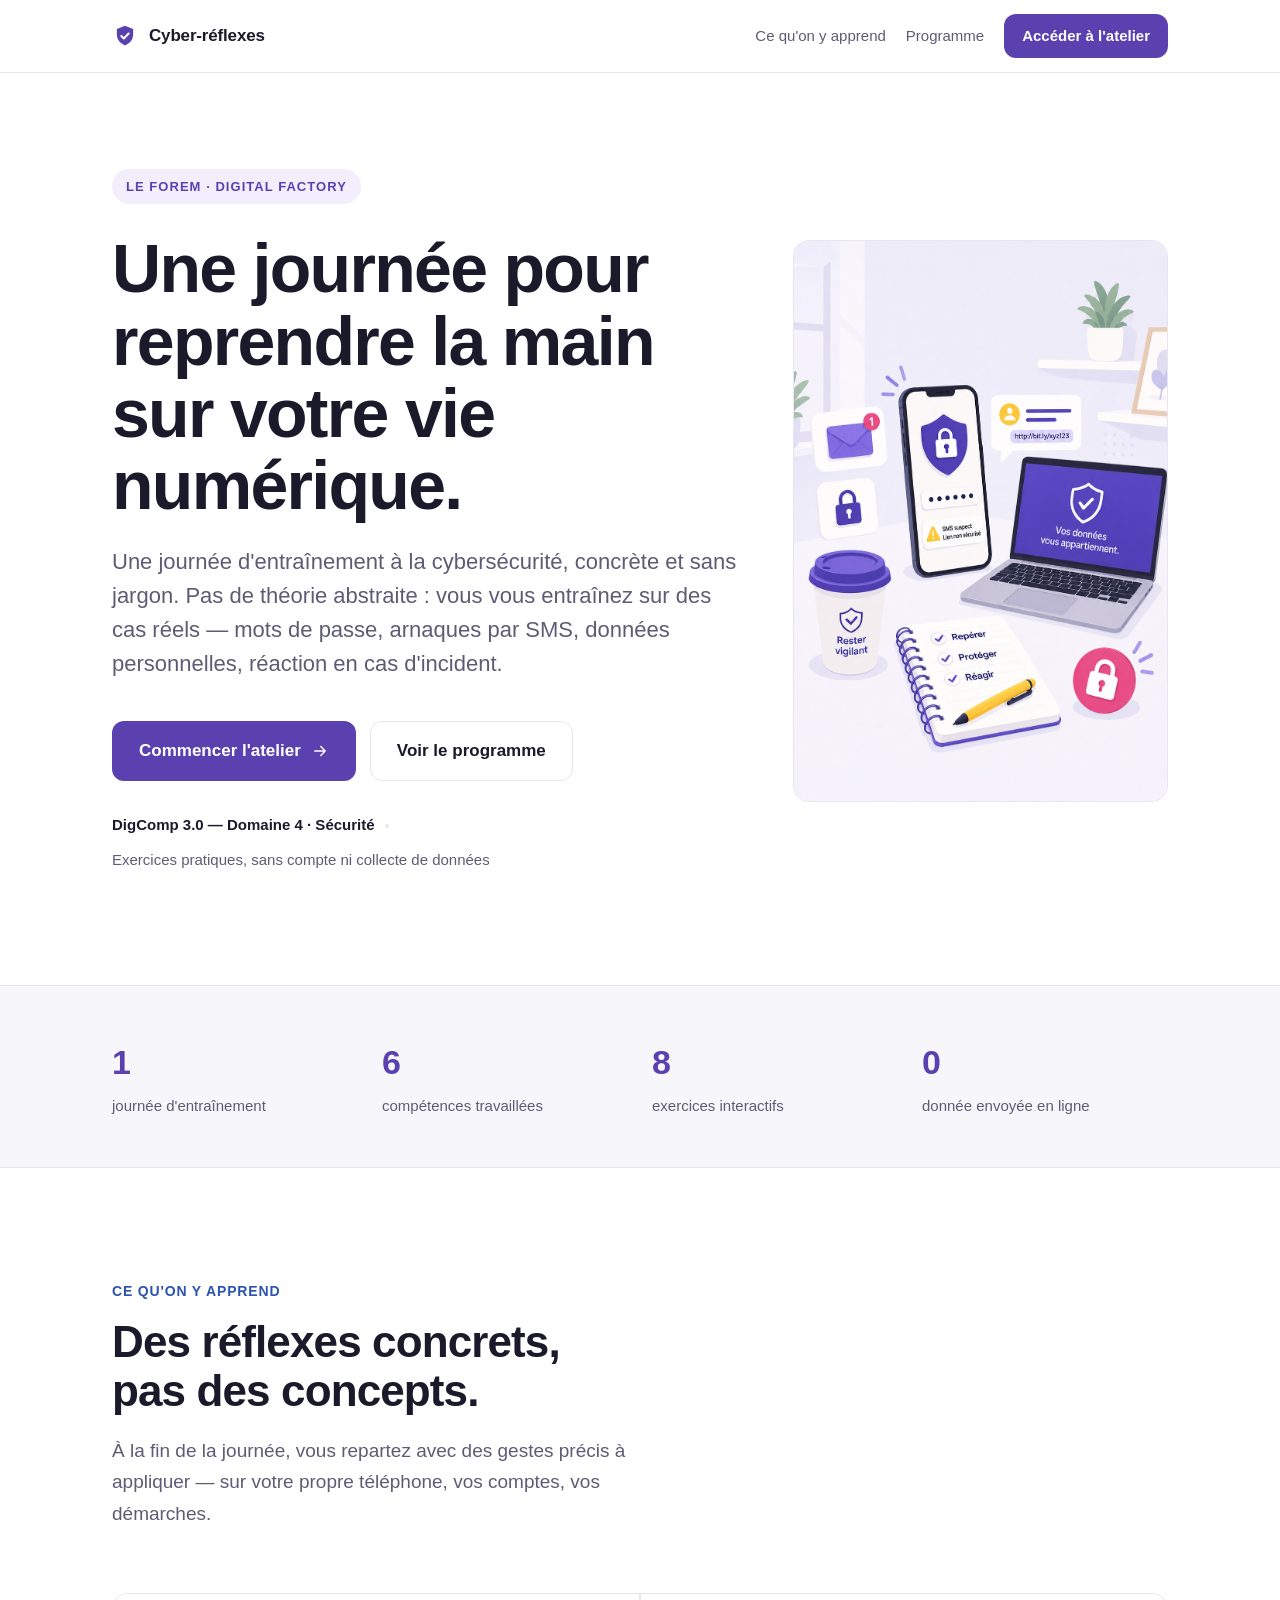
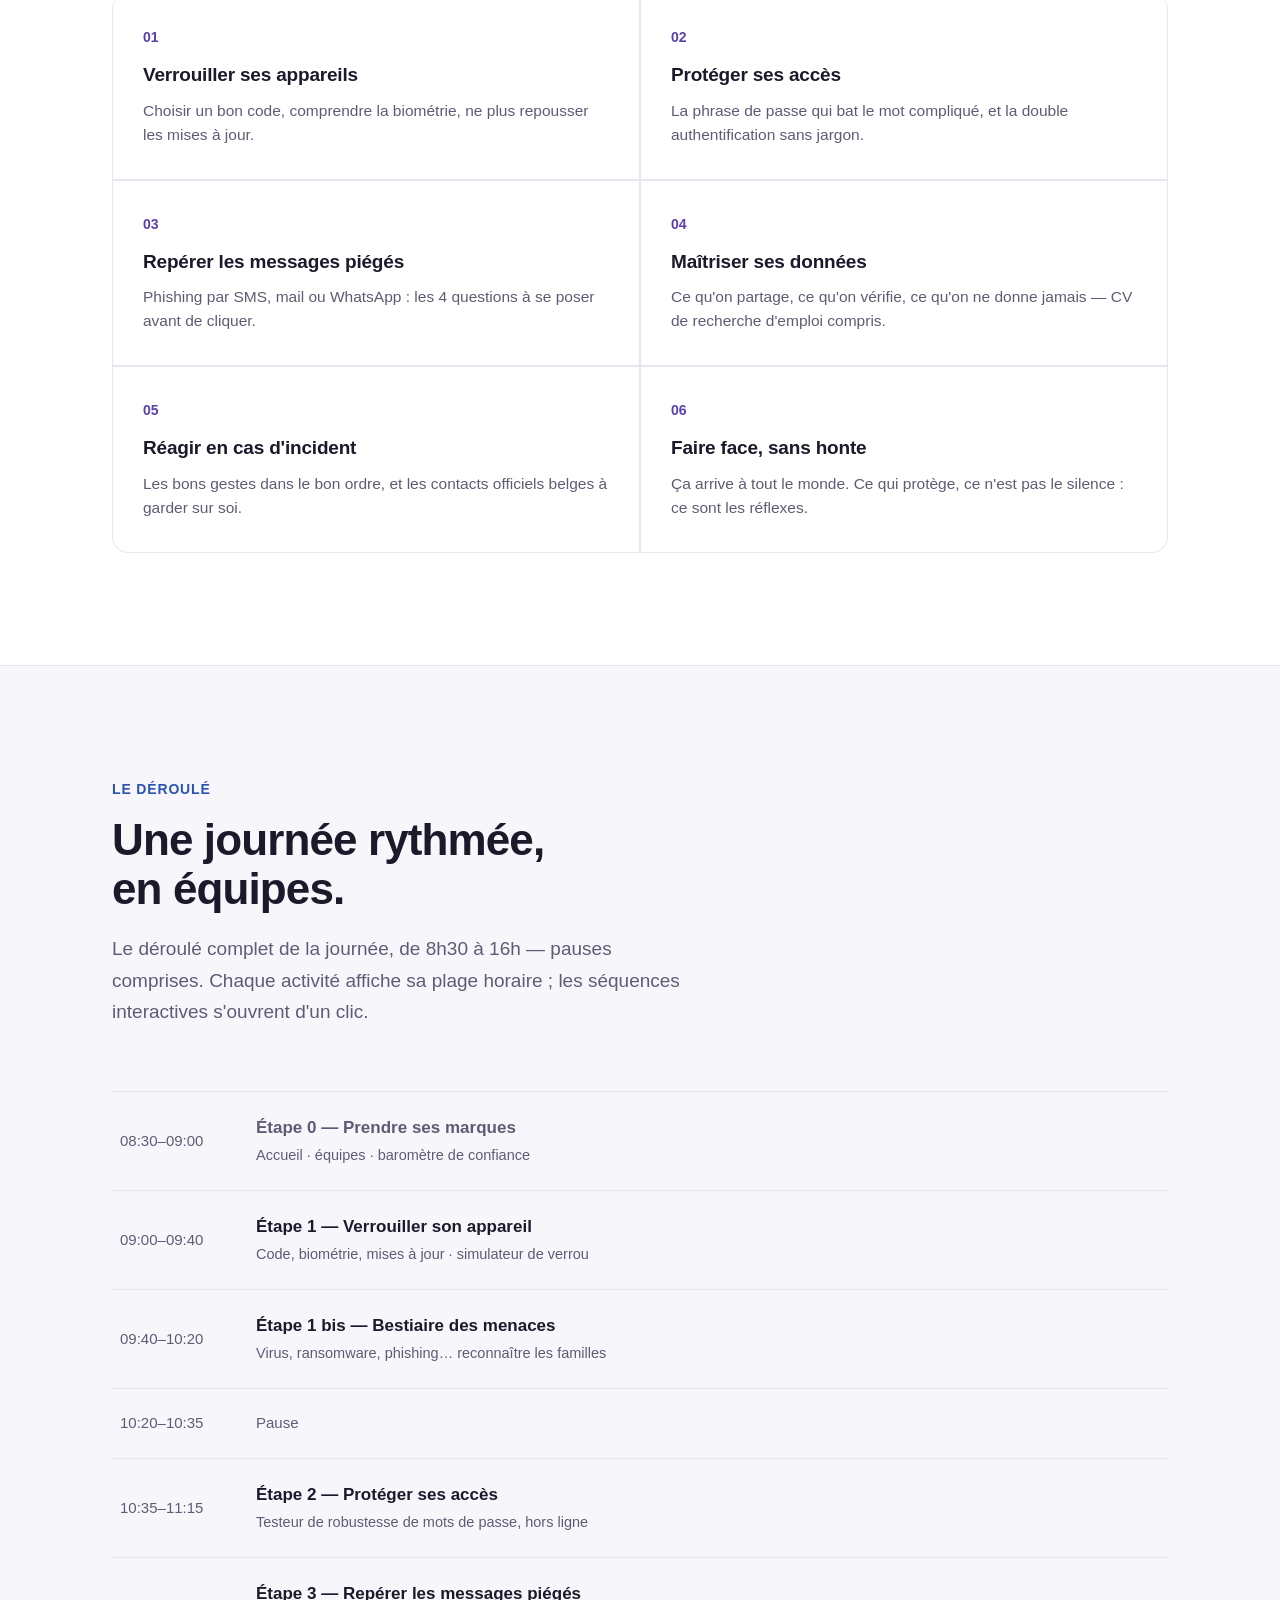
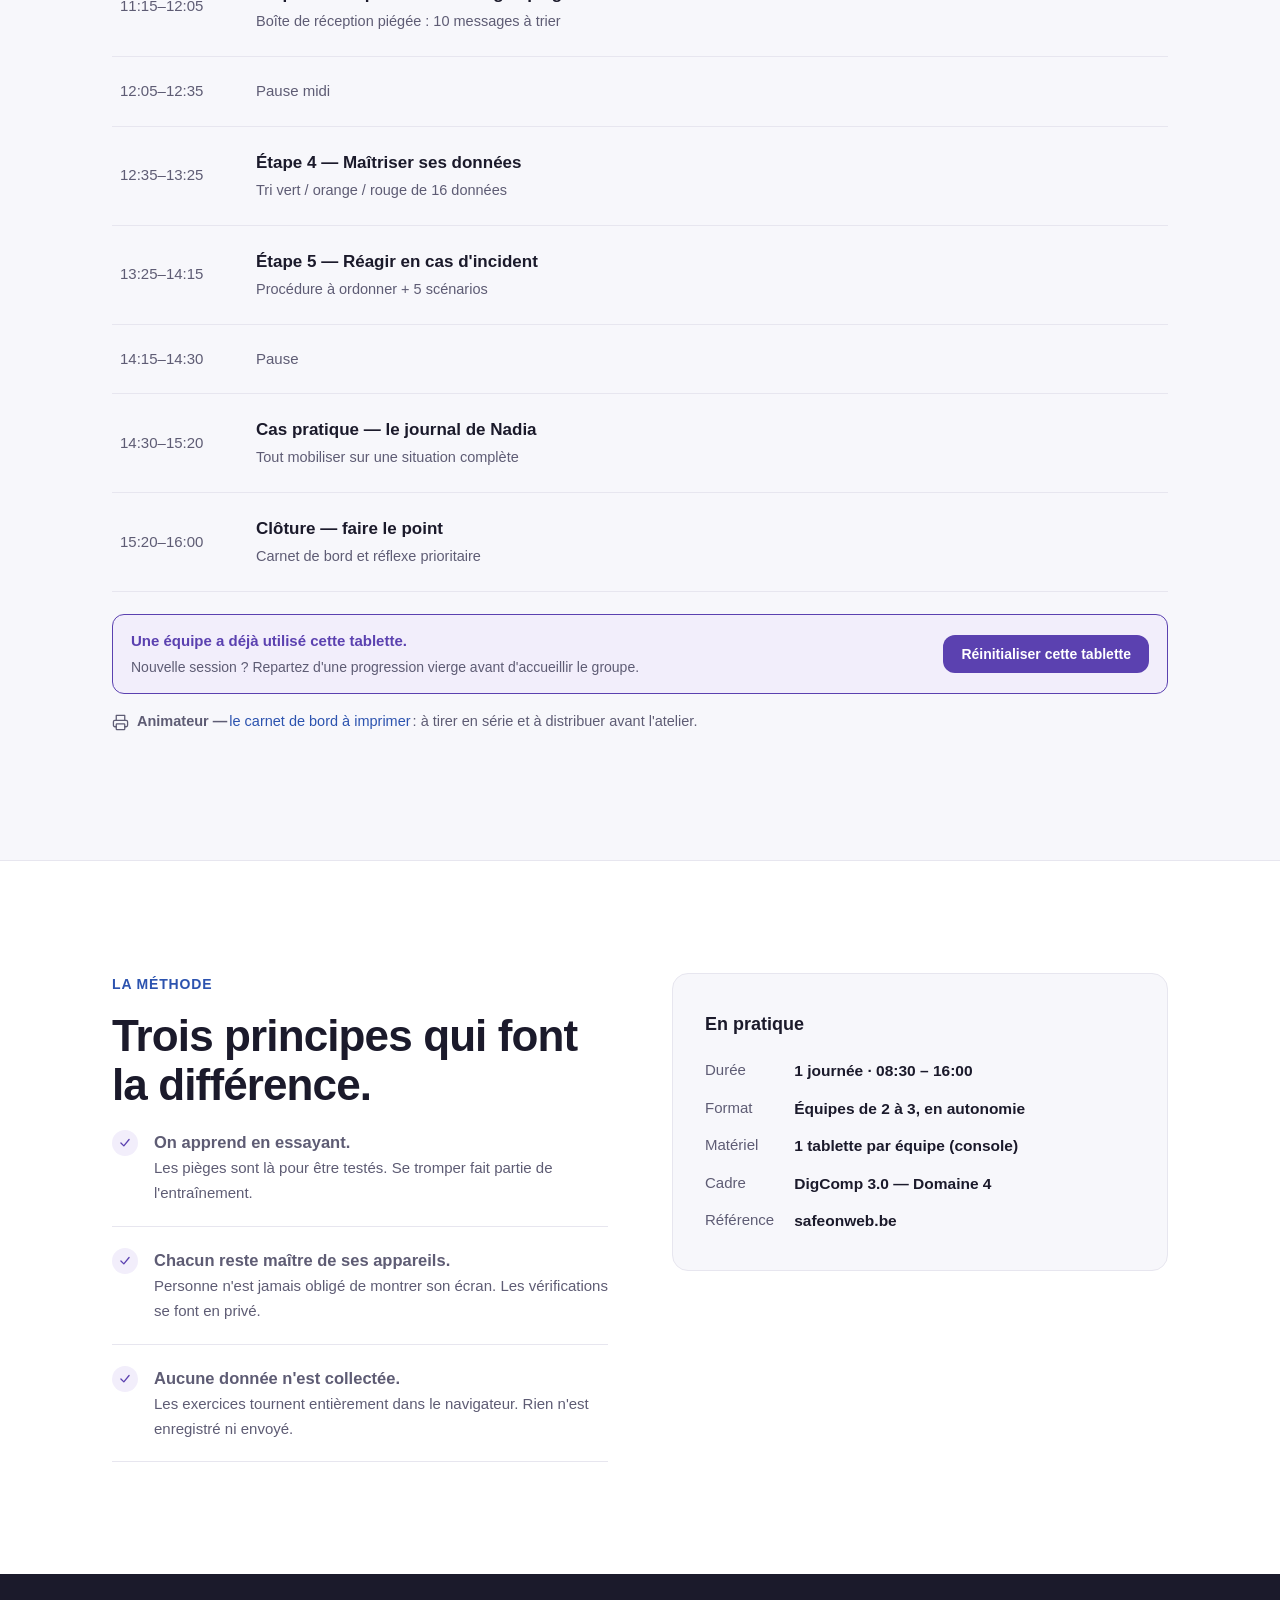
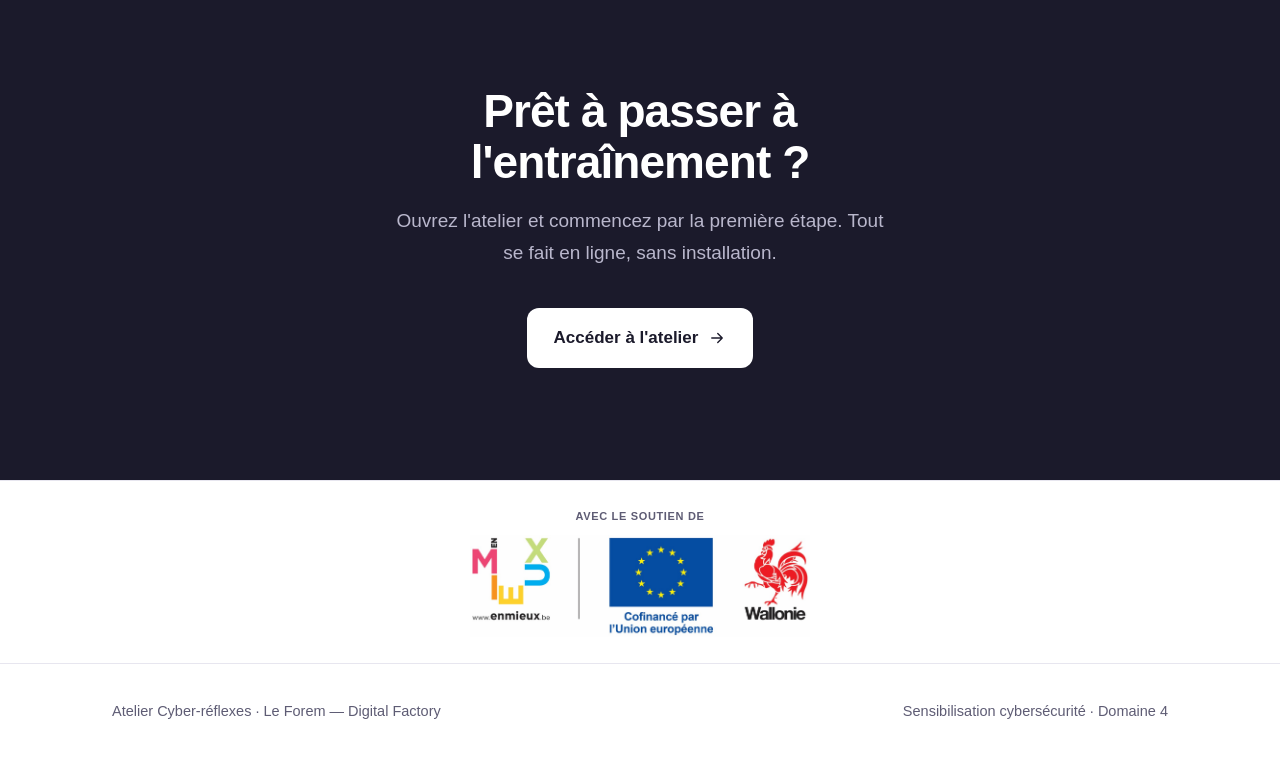
==== index.html @ 73729f97 "Logos : réduire et repositionner (couverture PDF + pied du site) - Couverture PDF : logo Digital Fac" ====
<!DOCTYPE html>
<html lang="fr">
<head>
<meta charset="UTF-8">
<meta name="viewport" content="width=device-width, initial-scale=1.0">
<title>Atelier Cyber-réflexes — Une journée pour protéger sa vie numérique</title>
<meta name="description" content="Atelier Cyber-réflexes — une journée d'entraînement à la cybersécurité : mots de passe, phishing, données personnelles, réflexes en cas d'incident.">
<style>
:root{
  --ink:#1B1A2B;
  --muted:#5E5C74;
  --line:#E7E6EF;
  --paper:#FFFFFF;
  --wash:#F7F7FB;
  --mauve:#5B41B0;
  --mauve-2:#7C5CD6;
  --blue:#2C53AF;
  --mauve-tint:#F2EEFB;
  --blue-tint:#EAF0FB;
  --space-section:112px;
  --space-group:64px;
  --r-md:12px;
  --r-lg:16px;
  --r-full:999px;
}
*{box-sizing:border-box; -webkit-tap-highlight-color:transparent}
html{scroll-behavior:smooth}
body{
  margin:0; background:var(--paper); color:var(--ink);
  font:17px/1.65 -apple-system,BlinkMacSystemFont,"Segoe UI",Roboto,"Helvetica Neue",Arial,sans-serif;
  -webkit-font-smoothing:antialiased;
}
.wrap{max-width:1120px; margin:0 auto; padding:0 32px}
a{color:var(--blue); text-decoration:none}

/* ---------- Nav ---------- */
.nav{border-bottom:1px solid var(--line)}
.nav .wrap{display:flex; align-items:center; gap:20px; height:72px}
.brand{display:flex; align-items:center; gap:11px; font-weight:700; color:var(--ink); font-size:17px; letter-spacing:-.01em; white-space:nowrap}
.brand svg{display:block}
.nav .spacer{flex:1}
.nav .lien{color:var(--muted); font-weight:500; font-size:15px}
.nav .lien:hover{color:var(--ink)}
.nav .cta{
  background:var(--mauve); color:#fff; font-weight:600; font-size:15px;
  padding:10px 18px; border-radius:var(--r-md);
}
.nav .cta:hover{background:#4B349A}
@media (max-width:680px){
  .nav .lien{display:none}
  .nav .wrap{height:64px; gap:12px}
  .nav .cta{padding:9px 15px; font-size:14px}
}

/* ---------- Boutons ---------- */
.btn{
  display:inline-flex; align-items:center; gap:10px; cursor:pointer;
  font-weight:600; font-size:17px; padding:15px 26px; border-radius:var(--r-md);
  border:1.5px solid transparent; transition:background .18s, border-color .18s, color .18s;
}
.btn-primary{background:var(--mauve); color:#fff}
.btn-primary:hover{background:#4B349A}
.btn-ghost{background:transparent; color:var(--ink); border-color:var(--line)}
.btn-ghost:hover{border-color:var(--muted)}
.btn svg{flex:none}

/* ---------- Hero ---------- */
.hero{padding:96px 0 var(--space-section)}
.hero .wrap{display:grid; grid-template-columns:1.25fr .75fr; gap:56px; align-items:center}
.hero-copy{min-width:0}
@media (max-width:900px){
  .hero .wrap{grid-template-columns:1fr; gap:44px}
  .hero{padding:72px 0 var(--space-section)}
}
/* Emplacement image réservé */
.hero-media{position:relative; margin:0; aspect-ratio:2/3; border-radius:var(--r-lg); overflow:hidden; background:var(--wash); border:1px solid var(--line)}
.hero-media .ph{position:absolute; inset:0; display:flex; flex-direction:column; align-items:center; justify-content:center; gap:10px; text-align:center; padding:24px; color:var(--muted)}
.hero-media .ph svg{color:#B7B4CC}
.hero-media .ph b{font-size:15px; font-weight:600; color:#8B889F}
.hero-media .ph small{font-size:13px; color:#A6A3B8}
.hero-media img{position:absolute; inset:0; width:100%; height:100%; object-fit:cover; display:block}
.eyebrow{
  display:inline-block; font-size:13px; font-weight:700; letter-spacing:.08em; text-transform:uppercase;
  color:var(--mauve); background:var(--mauve-tint); padding:7px 14px; border-radius:var(--r-full); margin-bottom:28px;
}
.hero h1{
  font-size:clamp(38px,6vw,68px); line-height:1.06; letter-spacing:-.025em; font-weight:800;
  margin:0 0 24px; max-width:15ch;
}
.hero .lead{
  font-size:clamp(18px,2.2vw,22px); line-height:1.55; color:var(--muted);
  max-width:52ch; margin:0 0 40px;
}
.hero-actions{display:flex; gap:14px; flex-wrap:wrap; align-items:center}
.hero .trust{margin-top:32px; color:var(--muted); font-size:15px; display:flex; gap:10px; align-items:center; flex-wrap:wrap}
.hero .trust b{color:var(--ink); font-weight:600}
.dot{width:4px; height:4px; border-radius:50%; background:var(--line)}
.df-logo{height:30px; width:auto; display:block; margin-bottom:24px}
.final .df-logo-blanc{height:26px; width:auto; display:block; margin:36px auto 0; opacity:.9}

/* ---------- Bande chiffres ---------- */
.stats{border-top:1px solid var(--line); border-bottom:1px solid var(--line); background:var(--wash)}
.stats .wrap{display:grid; grid-template-columns:repeat(4,1fr); gap:24px; padding:48px 32px}
.stat .n{font-size:34px; font-weight:800; letter-spacing:-.02em; color:var(--mauve)}
.stat .l{color:var(--muted); font-size:15px; margin-top:4px}
@media (max-width:680px){ .stats .wrap{grid-template-columns:repeat(2,1fr); gap:32px 24px} }

/* ---------- Sections ---------- */
section.bloc{padding:var(--space-section) 0}
.kicker{font-size:14px; font-weight:700; letter-spacing:.06em; text-transform:uppercase; color:var(--blue); margin:0 0 14px}
.bloc h2{font-size:clamp(28px,3.6vw,44px); line-height:1.12; letter-spacing:-.02em; font-weight:800; margin:0 0 20px; max-width:20ch}
.bloc .intro{font-size:19px; color:var(--muted); max-width:56ch; margin:0}

/* Acquis : liste aérée, non uniforme */
.acquis{margin-top:var(--space-group); display:grid; grid-template-columns:1fr 1fr; gap:2px; background:var(--line); border:1px solid var(--line); border-radius:var(--r-lg); overflow:hidden}
.acquis .item{background:var(--paper); padding:32px 30px}
.acquis .item .num{font-size:14px; font-weight:700; color:var(--mauve); font-variant-numeric:tabular-nums}
.acquis .item h3{font-size:19px; font-weight:700; margin:10px 0 8px; letter-spacing:-.01em}
.acquis .item p{margin:0; color:var(--muted); font-size:15.5px; line-height:1.55}
@media (max-width:680px){ .acquis{grid-template-columns:1fr} }

/* Programme */
.prog{margin-top:var(--space-group); border-top:1px solid var(--line)}
.prog a, .prog .row{
  display:grid; grid-template-columns:112px 1fr auto; gap:24px; align-items:center;
  padding:22px 8px; border-bottom:1px solid var(--line); color:var(--ink);
}
.prog a:hover{background:var(--wash)}
.prog .h{font-variant-numeric:tabular-nums; color:var(--muted); font-size:15px; font-weight:500}
.prog .t{font-weight:600; font-size:17px}
.prog .t small{display:block; color:var(--muted); font-weight:400; font-size:14.5px; margin-top:2px}
.prog .go{color:var(--mauve); font-size:14px; font-weight:600; opacity:0; transition:opacity .18s}
.prog a:hover .go{opacity:1}
.prog a.fait .go{opacity:1; color:#1a8f5a; font-weight:700}
.prog-reset{display:flex; align-items:center; justify-content:space-between; gap:16px; margin-top:22px;
  background:var(--mauve-tint); border:1px solid var(--mauve); border-radius:var(--r-md); padding:14px 18px}
.prog-reset .pr-txt{display:flex; flex-direction:column; gap:2px; font-size:14px; color:var(--muted)}
.prog-reset .pr-txt b{color:var(--mauve); font-size:15px}
.prog-reset button{flex:none; background:var(--mauve); border:none; color:#fff; font-weight:700; font-size:14px;
  padding:11px 18px; border-radius:var(--r-md); cursor:pointer}
.prog-reset button:hover{opacity:.9}
@media (max-width:680px){ .prog-reset{flex-direction:column; align-items:flex-start; gap:12px} }
.prog .row{color:var(--muted)}
.prog .row.pause .t{font-weight:500; font-size:15px; color:var(--muted)}
.prog .row .go{display:none}
@media (max-width:680px){
  .prog a, .prog .row{grid-template-columns:92px 1fr; gap:14px}
  .prog .h{font-size:13px}
  .prog .go{display:none}
}

/* Public / bloc deux colonnes */
.split{display:grid; grid-template-columns:1fr 1fr; gap:var(--space-group); align-items:start}
@media (max-width:820px){ .split{grid-template-columns:1fr; gap:48px} }
.piliers{list-style:none; margin:0; padding:0}
.piliers li{padding:20px 0; border-bottom:1px solid var(--line); display:flex; gap:16px}
.piliers li:first-child{padding-top:0}
.piliers .chk{flex:none; width:26px; height:26px; border-radius:var(--r-full); background:var(--mauve-tint); color:var(--mauve); display:flex; align-items:center; justify-content:center; margin-top:1px}
.piliers b{display:block; font-size:16.5px}
.piliers span{color:var(--muted); font-size:15px}
.aside{background:var(--wash); border:1px solid var(--line); border-radius:var(--r-lg); padding:36px 32px}
.aside h3{margin:0 0 18px; font-size:18px}
.aside dl{margin:0; display:grid; grid-template-columns:auto 1fr; gap:12px 20px}
.aside dt{color:var(--muted); font-size:15px}
.aside dd{margin:0; font-weight:600; font-size:15.5px}

/* CTA final */
.final{background:var(--ink); color:#fff}
.final .wrap{padding:var(--space-section) 32px; text-align:center}
.final h2{font-size:clamp(28px,4vw,46px); line-height:1.1; letter-spacing:-.02em; font-weight:800; margin:0 auto 18px; max-width:18ch}
.final p{color:#B9B7CC; font-size:19px; max-width:48ch; margin:0 auto 40px}
.final .btn-primary{background:#fff; color:var(--ink)}
.final .btn-primary:hover{background:#EDECF5}

/* Footer */
footer.site{border-top:1px solid var(--line); color:var(--muted); font-size:14.5px}
footer.site .wrap{display:flex; justify-content:space-between; gap:16px; flex-wrap:wrap; padding:36px 32px}
.subsides{background:#fff; border-top:1px solid var(--line)}
.subsides .wrap{display:flex; flex-direction:column; align-items:center; gap:10px; padding:26px 32px}
.subsides .mention{font-size:11px; color:var(--muted); letter-spacing:.06em; text-transform:uppercase; font-weight:600}
.subsides img{width:100%; max-width:340px; height:auto}

@media (max-width:680px){
  .wrap{padding:0 22px}
  .hero{padding:64px 0 80px}
  section.bloc{padding:80px 0}
  :root{--space-section:80px; --space-group:44px}
}
</style>
</head>
<body>

<nav class="nav">
  <div class="wrap">
    <a class="brand" href="index.html" aria-label="Atelier Cyber-réflexes">
      <svg width="26" height="26" viewBox="0 0 24 24" fill="none" aria-hidden="true">
        <path d="M12 2.5 4.5 5.5v5.2c0 4.6 3.1 8.4 7.5 10 4.4-1.6 7.5-5.4 7.5-10V5.5L12 2.5Z" fill="#5B41B0"/>
        <path d="m8.6 12 2.3 2.3 4.5-4.6" stroke="#fff" stroke-width="1.8" stroke-linecap="round" stroke-linejoin="round"/>
      </svg>
      Cyber-réflexes
    </a>
    <span class="spacer"></span>
    <a class="lien" href="#acquis">Ce qu'on y apprend</a>
    <a class="lien" href="#programme">Programme</a>
    <a class="cta" href="etape1.html">Accéder à l'atelier</a>
  </div>
</nav>

<header class="hero">
  <div class="wrap">
    <div class="hero-copy">
    <img class="df-logo" src="assets/logo-digital-factory.png" alt="Digital Factory — Le Forem"
      onerror="this.style.display='none';document.getElementById('eyebrowTxt').style.display='inline-block'">
    <span class="eyebrow" id="eyebrowTxt" style="display:none">Le Forem · Digital Factory</span>
    <h1>Une journée pour reprendre la main sur votre vie numérique.</h1>
    <p class="lead">Une journée d'entraînement à la cybersécurité, concrète et sans jargon.
      Pas de théorie abstraite : vous vous entraînez sur des cas réels — mots de passe, arnaques par SMS,
      données personnelles, réaction en cas d'incident.</p>
    <div class="hero-actions">
      <a class="btn btn-primary" href="etape1.html">
        Commencer l'atelier
        <svg width="18" height="18" viewBox="0 0 24 24" fill="none" aria-hidden="true"><path d="M5 12h14m-6-6 6 6-6 6" stroke="currentColor" stroke-width="1.8" stroke-linecap="round" stroke-linejoin="round"/></svg>
      </a>
      <a class="btn btn-ghost" href="#programme">Voir le programme</a>
    </div>
    <div class="trust">
      <b>DigComp 3.0 — Domaine 4 · Sécurité</b>
      <span class="dot"></span>
      <span>Exercices pratiques, sans compte ni collecte de données</span>
    </div>
    </div>

    <figure class="hero-media">
      <div class="ph">
        <svg width="40" height="40" viewBox="0 0 24 24" fill="none" aria-hidden="true">
          <rect x="3" y="4" width="18" height="16" rx="2" stroke="currentColor" stroke-width="1.5"/>
          <circle cx="8.5" cy="9.5" r="1.6" stroke="currentColor" stroke-width="1.5"/>
          <path d="m4 17 4.5-4.5 3.5 3.5 3-3L20 16.5" stroke="currentColor" stroke-width="1.5" stroke-linecap="round" stroke-linejoin="round"/>
        </svg>
        <b>Visuel à venir</b>
        <small>Déposez une image dans <code>assets/hero.jpg</code></small>
      </div>
      <img src="assets/hero.jpg" alt="Illustration : smartphone et ordinateur affichant un bouclier de sécurité, SMS suspect, et un carnet « Repérer · Protéger · Réagir »" loading="eager" onerror="this.remove()">
    </figure>
  </div>
</header>

<div class="stats">
  <div class="wrap">
    <div class="stat"><div class="n">1</div><div class="l">journée d'entraînement</div></div>
    <div class="stat"><div class="n">6</div><div class="l">compétences travaillées</div></div>
    <div class="stat"><div class="n">8</div><div class="l">exercices interactifs</div></div>
    <div class="stat"><div class="n">0</div><div class="l">donnée envoyée en ligne</div></div>
  </div>
</div>

<section class="bloc" id="acquis">
  <div class="wrap">
    <p class="kicker">Ce qu'on y apprend</p>
    <h2>Des réflexes concrets, pas des concepts.</h2>
    <p class="intro">À la fin de la journée, vous repartez avec des gestes précis
      à appliquer — sur votre propre téléphone, vos comptes, vos démarches.</p>

    <div class="acquis">
      <div class="item">
        <div class="num">01</div>
        <h3>Verrouiller ses appareils</h3>
        <p>Choisir un bon code, comprendre la biométrie, ne plus repousser les mises à jour.</p>
      </div>
      <div class="item">
        <div class="num">02</div>
        <h3>Protéger ses accès</h3>
        <p>La phrase de passe qui bat le mot compliqué, et la double authentification sans jargon.</p>
      </div>
      <div class="item">
        <div class="num">03</div>
        <h3>Repérer les messages piégés</h3>
        <p>Phishing par SMS, mail ou WhatsApp : les 4 questions à se poser avant de cliquer.</p>
      </div>
      <div class="item">
        <div class="num">04</div>
        <h3>Maîtriser ses données</h3>
        <p>Ce qu'on partage, ce qu'on vérifie, ce qu'on ne donne jamais — CV de recherche d'emploi compris.</p>
      </div>
      <div class="item">
        <div class="num">05</div>
        <h3>Réagir en cas d'incident</h3>
        <p>Les bons gestes dans le bon ordre, et les contacts officiels belges à garder sur soi.</p>
      </div>
      <div class="item">
        <div class="num">06</div>
        <h3>Faire face, sans honte</h3>
        <p>Ça arrive à tout le monde. Ce qui protège, ce n'est pas le silence : ce sont les réflexes.</p>
      </div>
    </div>
  </div>
</section>

<section class="bloc" id="programme" style="background:var(--wash); border-top:1px solid var(--line); border-bottom:1px solid var(--line)">
  <div class="wrap">
    <p class="kicker">Le déroulé</p>
    <h2>Une journée rythmée, en équipes.</h2>
    <p class="intro">Le déroulé complet de la journée, de 8h30 à 16h — pauses comprises.
      Chaque activité affiche sa plage horaire ; les séquences interactives s'ouvrent d'un clic.</p>

    <div class="prog">
      <div class="row"><span class="h">08:30–09:00</span><span class="t">Étape 0 — Prendre ses marques<small>Accueil · équipes · baromètre de confiance</small></span><span class="go"></span></div>
      <a href="etape1.html" data-cle="etape1"><span class="h">09:00–09:40</span><span class="t">Étape 1 — Verrouiller son appareil<small>Code, biométrie, mises à jour · simulateur de verrou</small></span><span class="go">Ouvrir →</span></a>
      <a href="bestiaire.html" data-cle="bestiaire"><span class="h">09:40–10:20</span><span class="t">Étape 1 bis — Bestiaire des menaces<small>Virus, ransomware, phishing… reconnaître les familles</small></span><span class="go">Ouvrir →</span></a>
      <div class="row pause"><span class="h">10:20–10:35</span><span class="t">Pause</span><span class="go"></span></div>
      <a href="etape2.html" data-cle="etape2"><span class="h">10:35–11:15</span><span class="t">Étape 2 — Protéger ses accès<small>Testeur de robustesse de mots de passe, hors ligne</small></span><span class="go">Ouvrir →</span></a>
      <a href="etape3.html" data-cle="etape3"><span class="h">11:15–12:05</span><span class="t">Étape 3 — Repérer les messages piégés<small>Boîte de réception piégée : 10 messages à trier</small></span><span class="go">Ouvrir →</span></a>
      <div class="row pause"><span class="h">12:05–12:35</span><span class="t">Pause midi</span><span class="go"></span></div>
      <a href="etape4.html" data-cle="etape4"><span class="h">12:35–13:25</span><span class="t">Étape 4 — Maîtriser ses données<small>Tri vert / orange / rouge de 16 données</small></span><span class="go">Ouvrir →</span></a>
      <a href="etape5.html" data-cle="etape5"><span class="h">13:25–14:15</span><span class="t">Étape 5 — Réagir en cas d'incident<small>Procédure à ordonner + 5 scénarios</small></span><span class="go">Ouvrir →</span></a>
      <div class="row pause"><span class="h">14:15–14:30</span><span class="t">Pause</span><span class="go"></span></div>
      <a href="nadia.html" data-cle="nadia"><span class="h">14:30–15:20</span><span class="t">Cas pratique — le journal de Nadia<small>Tout mobiliser sur une situation complète</small></span><span class="go">Ouvrir →</span></a>
      <a href="cloture.html" data-cle="cloture"><span class="h">15:20–16:00</span><span class="t">Clôture — faire le point<small>Carnet de bord et réflexe prioritaire</small></span><span class="go">Ouvrir →</span></a>
    </div>
    <div class="prog-reset" id="progReset" hidden>
      <div class="pr-txt">
        <b>Une équipe a déjà utilisé cette tablette.</b>
        <span>Nouvelle session ? Repartez d'une progression vierge avant d'accueillir le groupe.</span>
      </div>
      <button type="button" id="resetProg">Réinitialiser cette tablette</button>
    </div>
    <p class="carnet-lien" style="margin-top:16px;font-size:14.5px;color:var(--muted);display:flex;align-items:center;gap:2px;flex-wrap:wrap"><svg width="17" height="17" viewBox="0 0 24 24" fill="none" stroke="currentColor" stroke-width="1.8" stroke-linecap="round" stroke-linejoin="round" aria-hidden="true" style="vertical-align:-3px;margin-right:6px"><path d="M6 9V2h12v7"/><path d="M6 18H4a2 2 0 0 1-2-2v-5a2 2 0 0 1 2-2h16a2 2 0 0 1 2 2v5a2 2 0 0 1-2 2h-2"/><rect x="6" y="14" width="12" height="8" rx="1"/></svg><b>Animateur —</b> <a href="carnet.html">le carnet de bord à imprimer</a> : à tirer en série et à distribuer avant l'atelier.</p>
  </div>
</section>

<section class="bloc">
  <div class="wrap split">
    <div>
      <p class="kicker">La méthode</p>
      <h2>Trois principes qui font la différence.</h2>
      <ul class="piliers">
        <li>
          <span class="chk"><svg width="14" height="14" viewBox="0 0 24 24" fill="none" aria-hidden="true"><path d="m5 12 5 5 9-11" stroke="currentColor" stroke-width="2.2" stroke-linecap="round" stroke-linejoin="round"/></svg></span>
          <span><b>On apprend en essayant.</b><span>Les pièges sont là pour être testés. Se tromper fait partie de l'entraînement.</span></span>
        </li>
        <li>
          <span class="chk"><svg width="14" height="14" viewBox="0 0 24 24" fill="none" aria-hidden="true"><path d="m5 12 5 5 9-11" stroke="currentColor" stroke-width="2.2" stroke-linecap="round" stroke-linejoin="round"/></svg></span>
          <span><b>Chacun reste maître de ses appareils.</b><span>Personne n'est jamais obligé de montrer son écran. Les vérifications se font en privé.</span></span>
        </li>
        <li>
          <span class="chk"><svg width="14" height="14" viewBox="0 0 24 24" fill="none" aria-hidden="true"><path d="m5 12 5 5 9-11" stroke="currentColor" stroke-width="2.2" stroke-linecap="round" stroke-linejoin="round"/></svg></span>
          <span><b>Aucune donnée n'est collectée.</b><span>Les exercices tournent entièrement dans le navigateur. Rien n'est enregistré ni envoyé.</span></span>
        </li>
      </ul>
    </div>
    <aside class="aside">
      <h3>En pratique</h3>
      <dl>
        <dt>Durée</dt><dd>1 journée · 08:30 – 16:00</dd>
        <dt>Format</dt><dd>Équipes de 2 à 3, en autonomie</dd>
        <dt>Matériel</dt><dd>1 tablette par équipe (console)</dd>
        <dt>Cadre</dt><dd>DigComp 3.0 — Domaine 4</dd>
        <dt>Référence</dt><dd>safeonweb.be</dd>
      </dl>
    </aside>
  </div>
</section>

<section class="final">
  <div class="wrap">
    <h2>Prêt à passer à l'entraînement ?</h2>
    <p>Ouvrez l'atelier et commencez par la première étape. Tout se fait en ligne, sans installation.</p>
    <a class="btn btn-primary" href="etape1.html">
      Accéder à l'atelier
      <svg width="18" height="18" viewBox="0 0 24 24" fill="none" aria-hidden="true"><path d="M5 12h14m-6-6 6 6-6 6" stroke="currentColor" stroke-width="1.8" stroke-linecap="round" stroke-linejoin="round"/></svg>
    </a>
    <img class="df-logo-blanc" src="assets/logo-digital-factory-blanc.png" alt="Digital Factory — Le Forem" onerror="this.remove()">
  </div>
</section>

<div class="subsides">
  <div class="wrap">
    <span class="mention">Avec le soutien de</span>
    <img src="assets/logoPSUB.jpg" alt="Projet cofinancé — En Mieux (enmieux.be), Union européenne, Wallonie" loading="lazy">
  </div>
</div>

<footer class="site">
  <div class="wrap">
    <span>Atelier Cyber-réflexes · Le Forem — Digital Factory</span>
    <span>Sensibilisation cybersécurité · Domaine 4</span>
  </div>
</footer>

<script src="assets/site.js"></script>
<script>
(function(){
  var n=0;
  document.querySelectorAll('.prog a[data-cle]').forEach(function(a){
    if(typeof CR!=='undefined' && CR.estFait(a.dataset.cle)){
      a.classList.add('fait');
      var g=a.querySelector('.go'); if(g) g.textContent='\u2713 Termin\u00e9';
      n++;
    }
  });
  var panel=document.getElementById('progReset');
  var btn=document.getElementById('resetProg');
  if(n>0 && panel) panel.hidden=false;
  if(btn) btn.addEventListener('click', function(){
    if(confirm('Effacer la progression de la session en cours sur cette tablette et repartir de z\u00e9ro ?')){
      CR.reinitialiser();
      location.reload();
    }
  });
})();
</script>
</body>
</html>
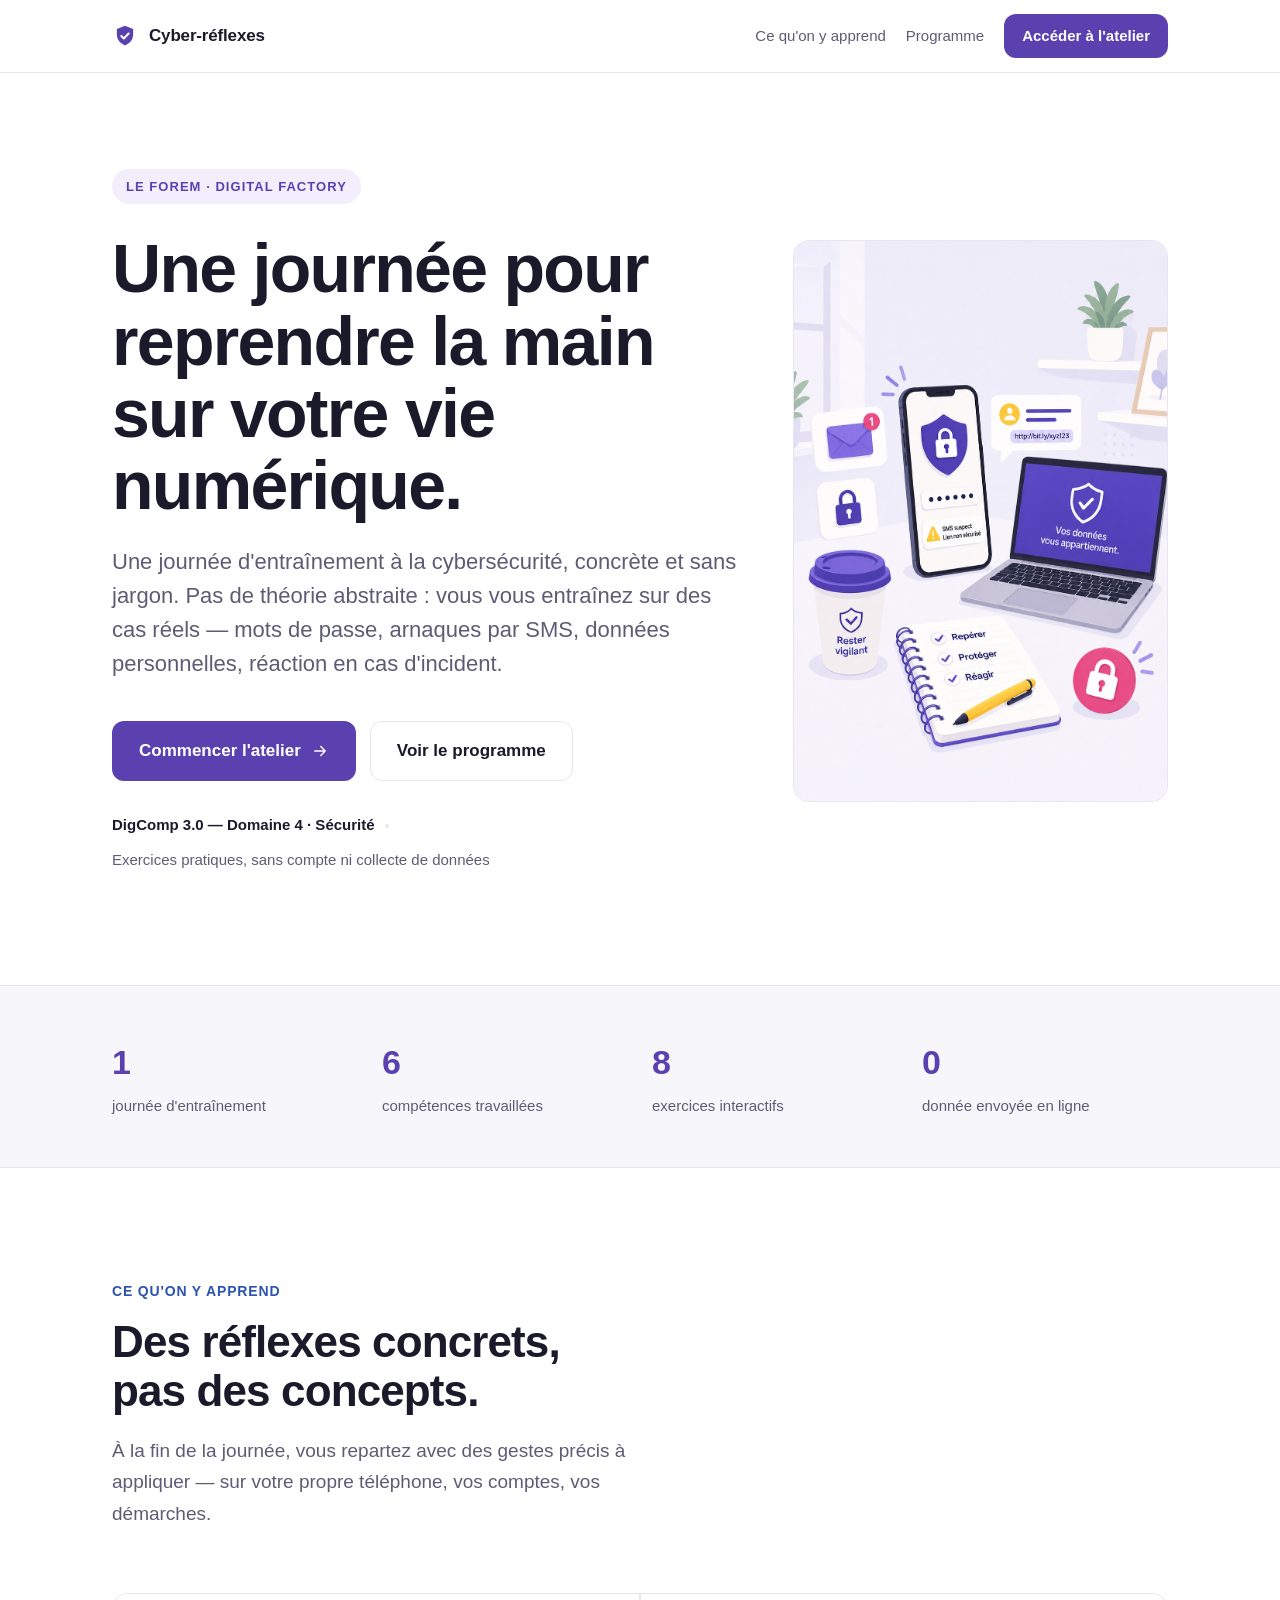
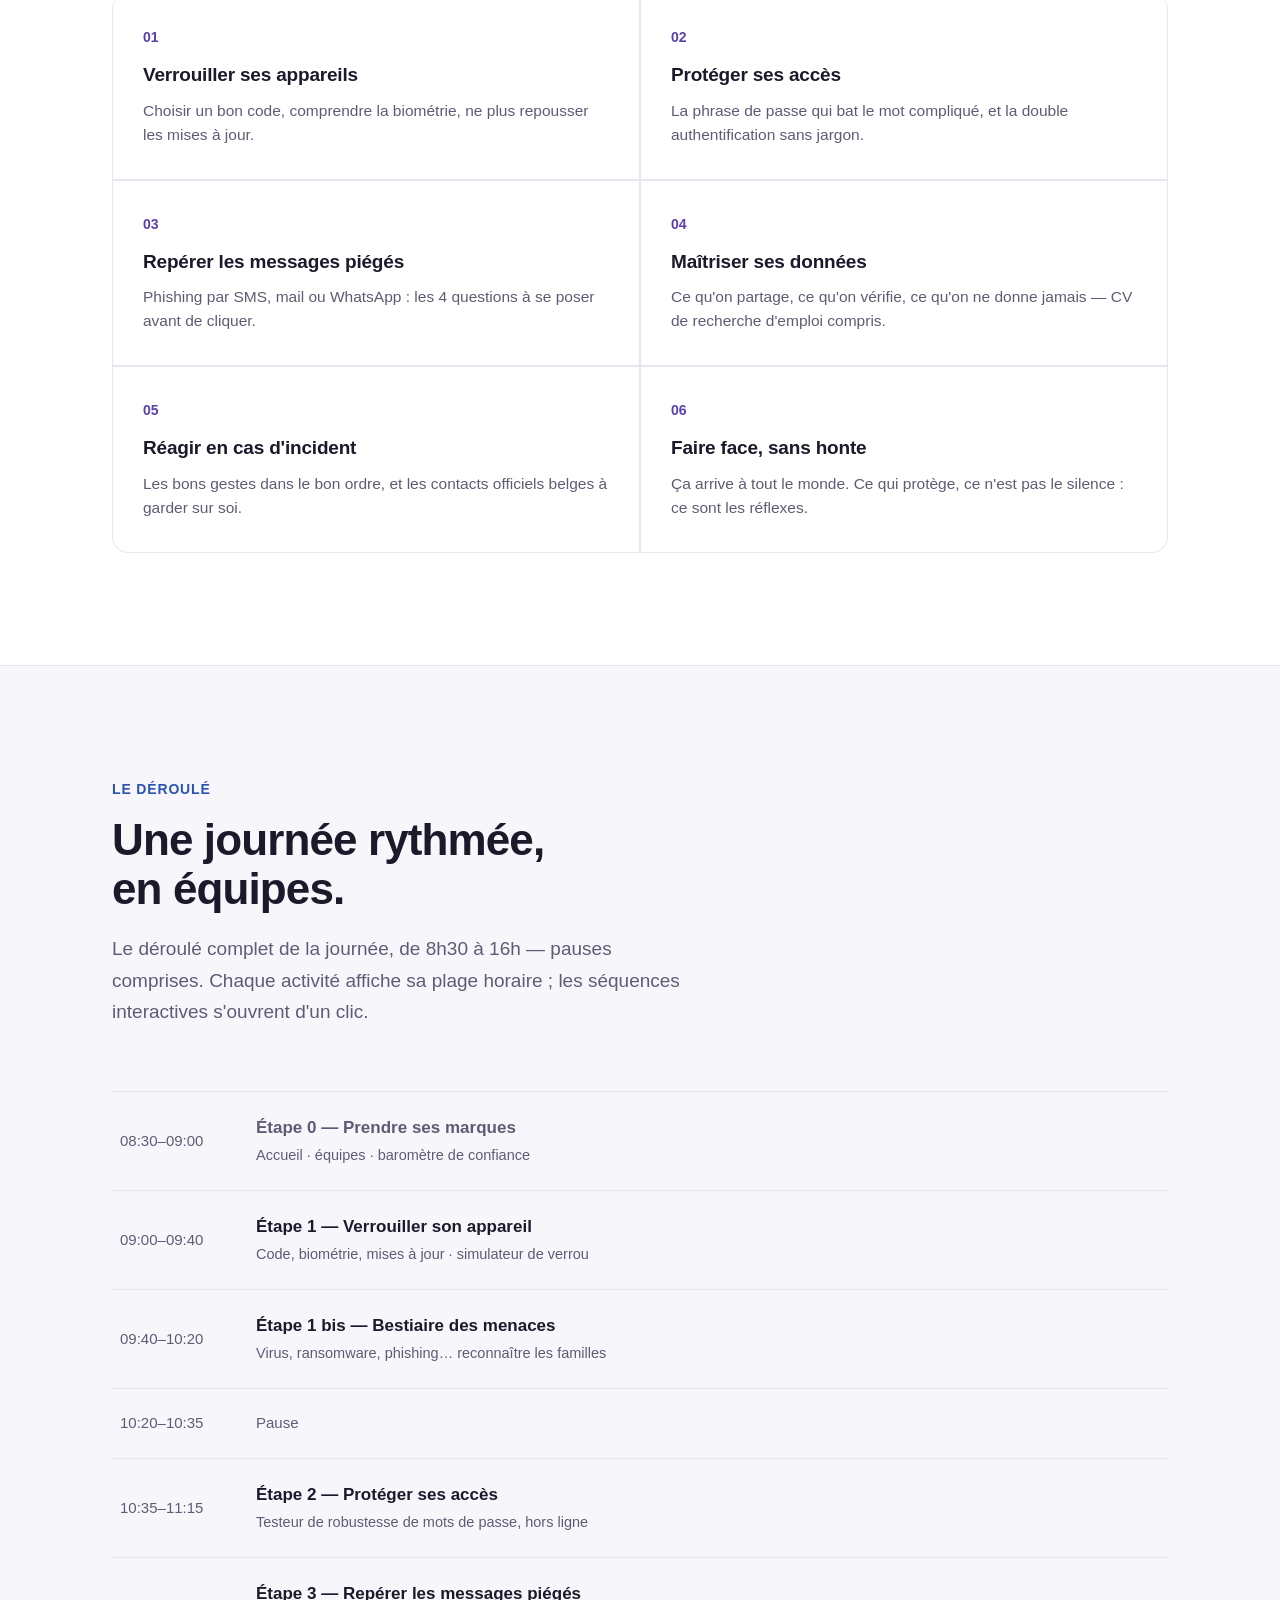
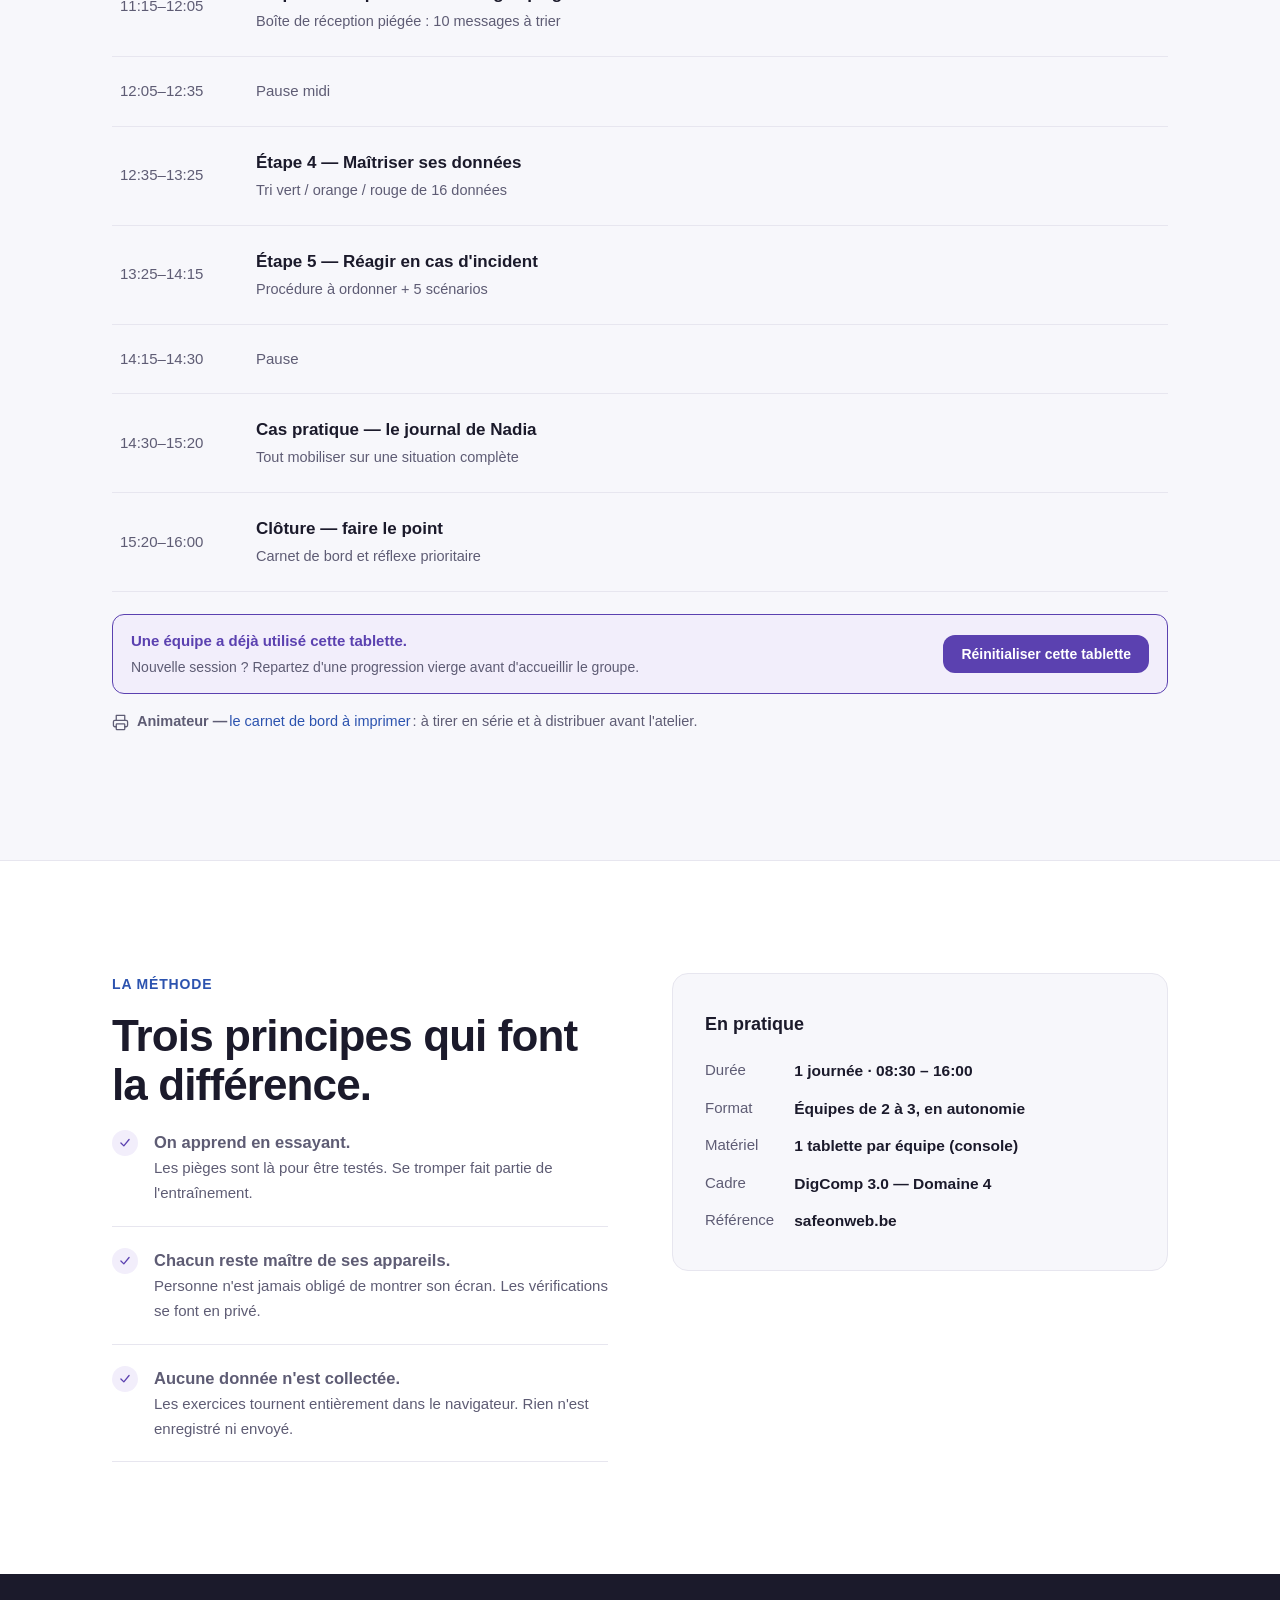
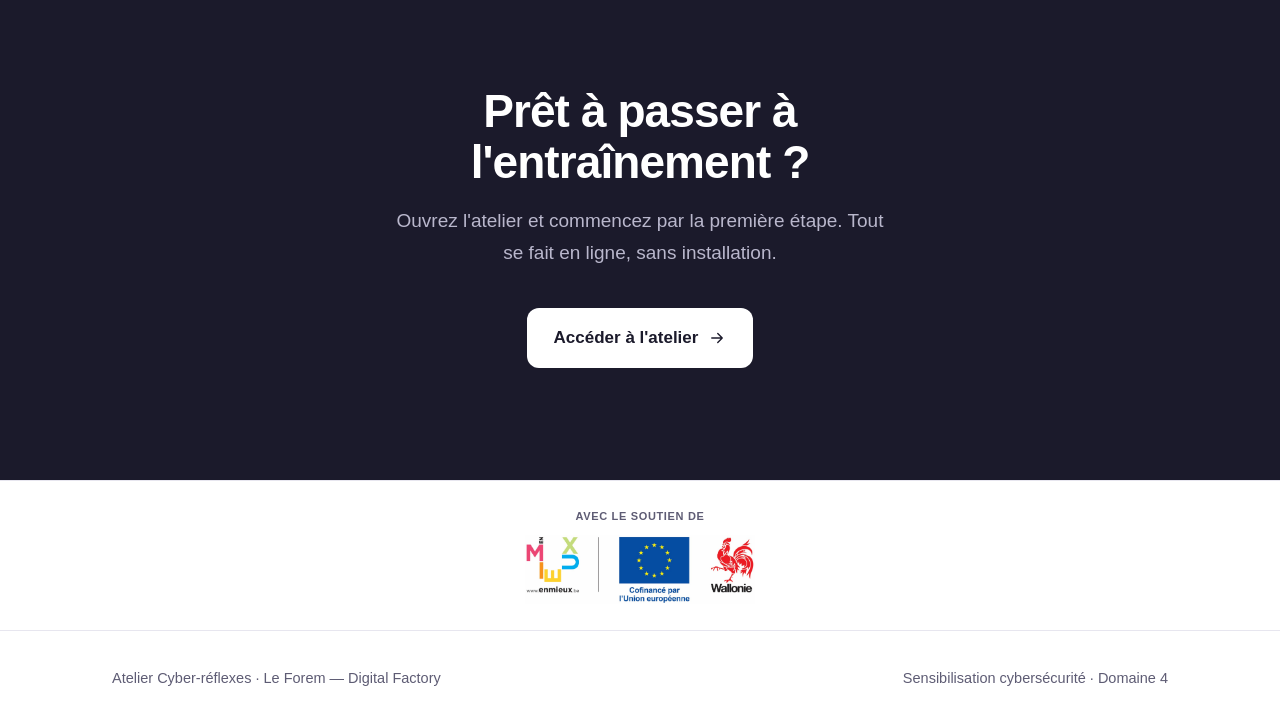
==== commit 43fbb029: "Couverture PDF : remonter le bloc titre et réduire les logos subsidiants - Le bloc titre remonte de " ====
--- a/index.html
+++ b/index.html
@@ -178,7 +178,7 @@
 .subsides{background:#fff; border-top:1px solid var(--line)}
 .subsides .wrap{display:flex; flex-direction:column; align-items:center; gap:10px; padding:26px 32px}
 .subsides .mention{font-size:11px; color:var(--muted); letter-spacing:.06em; text-transform:uppercase; font-weight:600}
-.subsides img{width:100%; max-width:340px; height:auto}
+.subsides img{width:100%; max-width:230px; height:auto}
 
 @media (max-width:680px){
   .wrap{padding:0 22px}
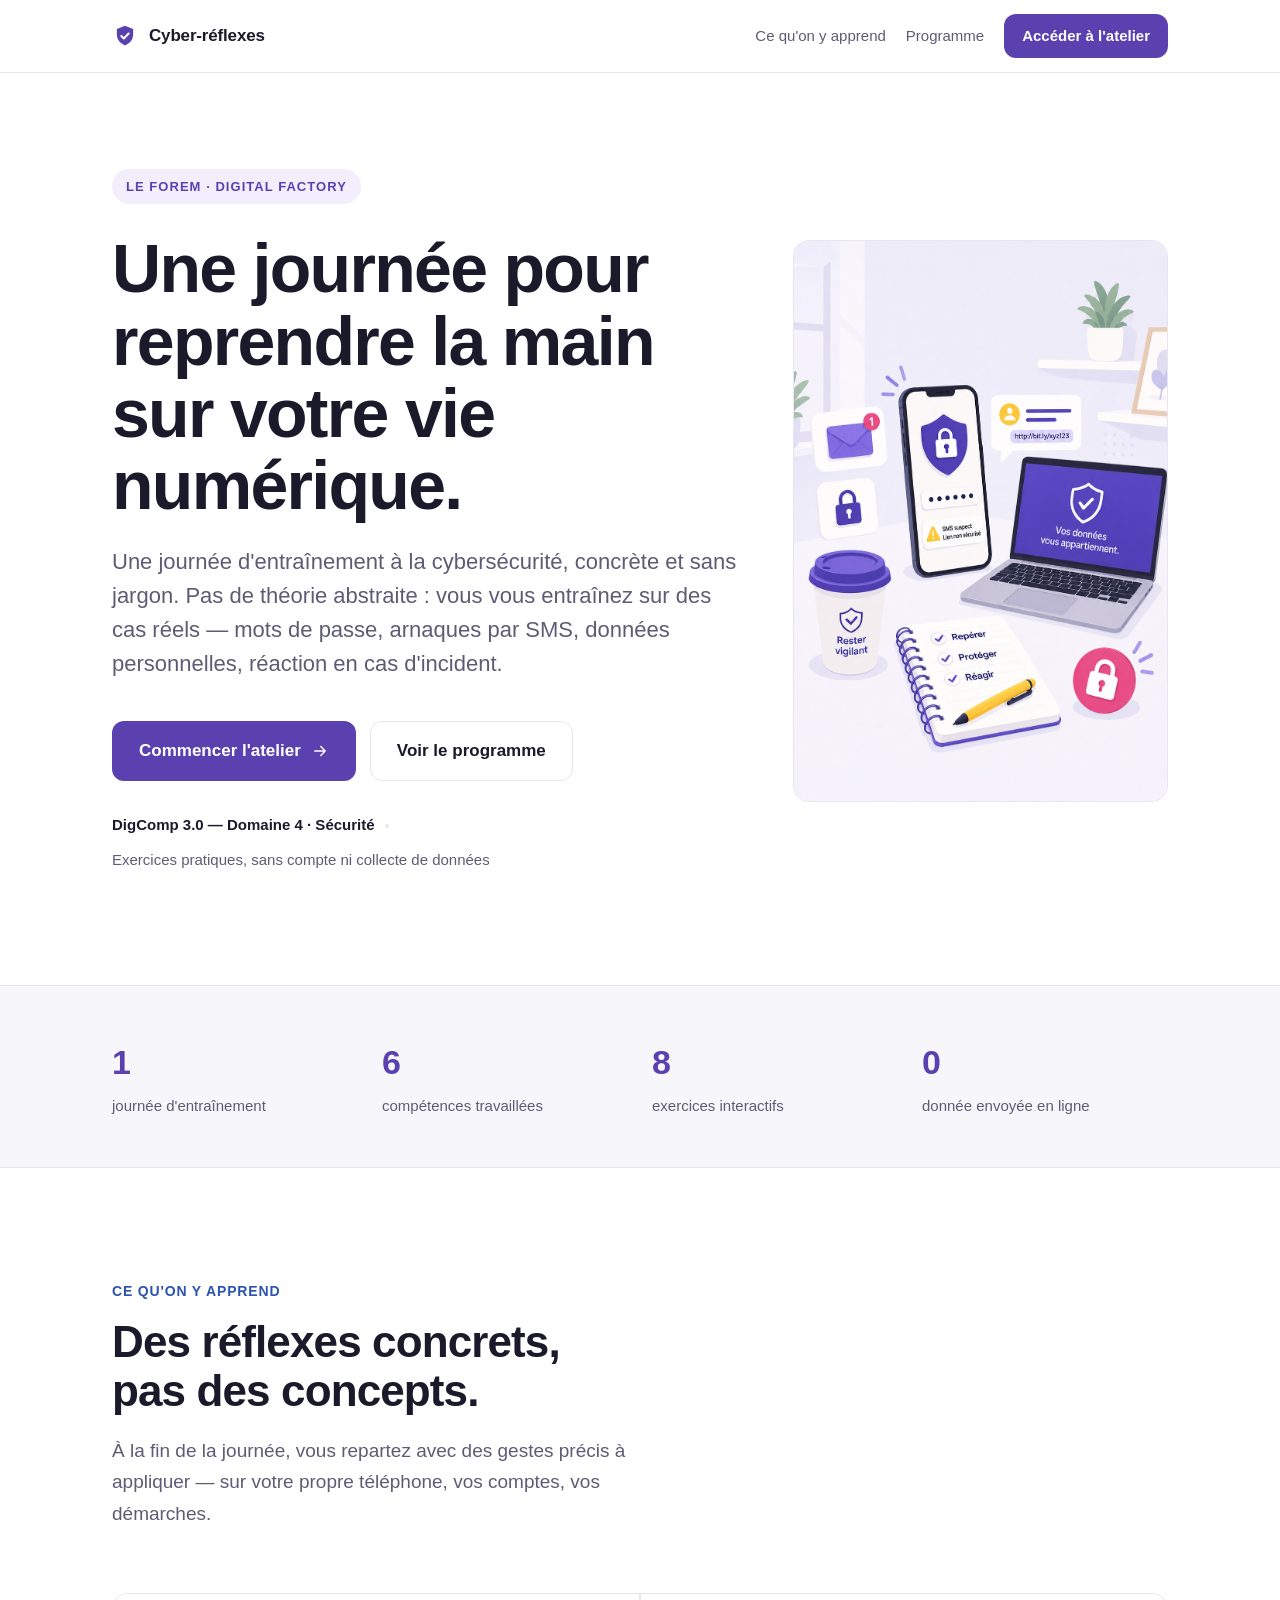
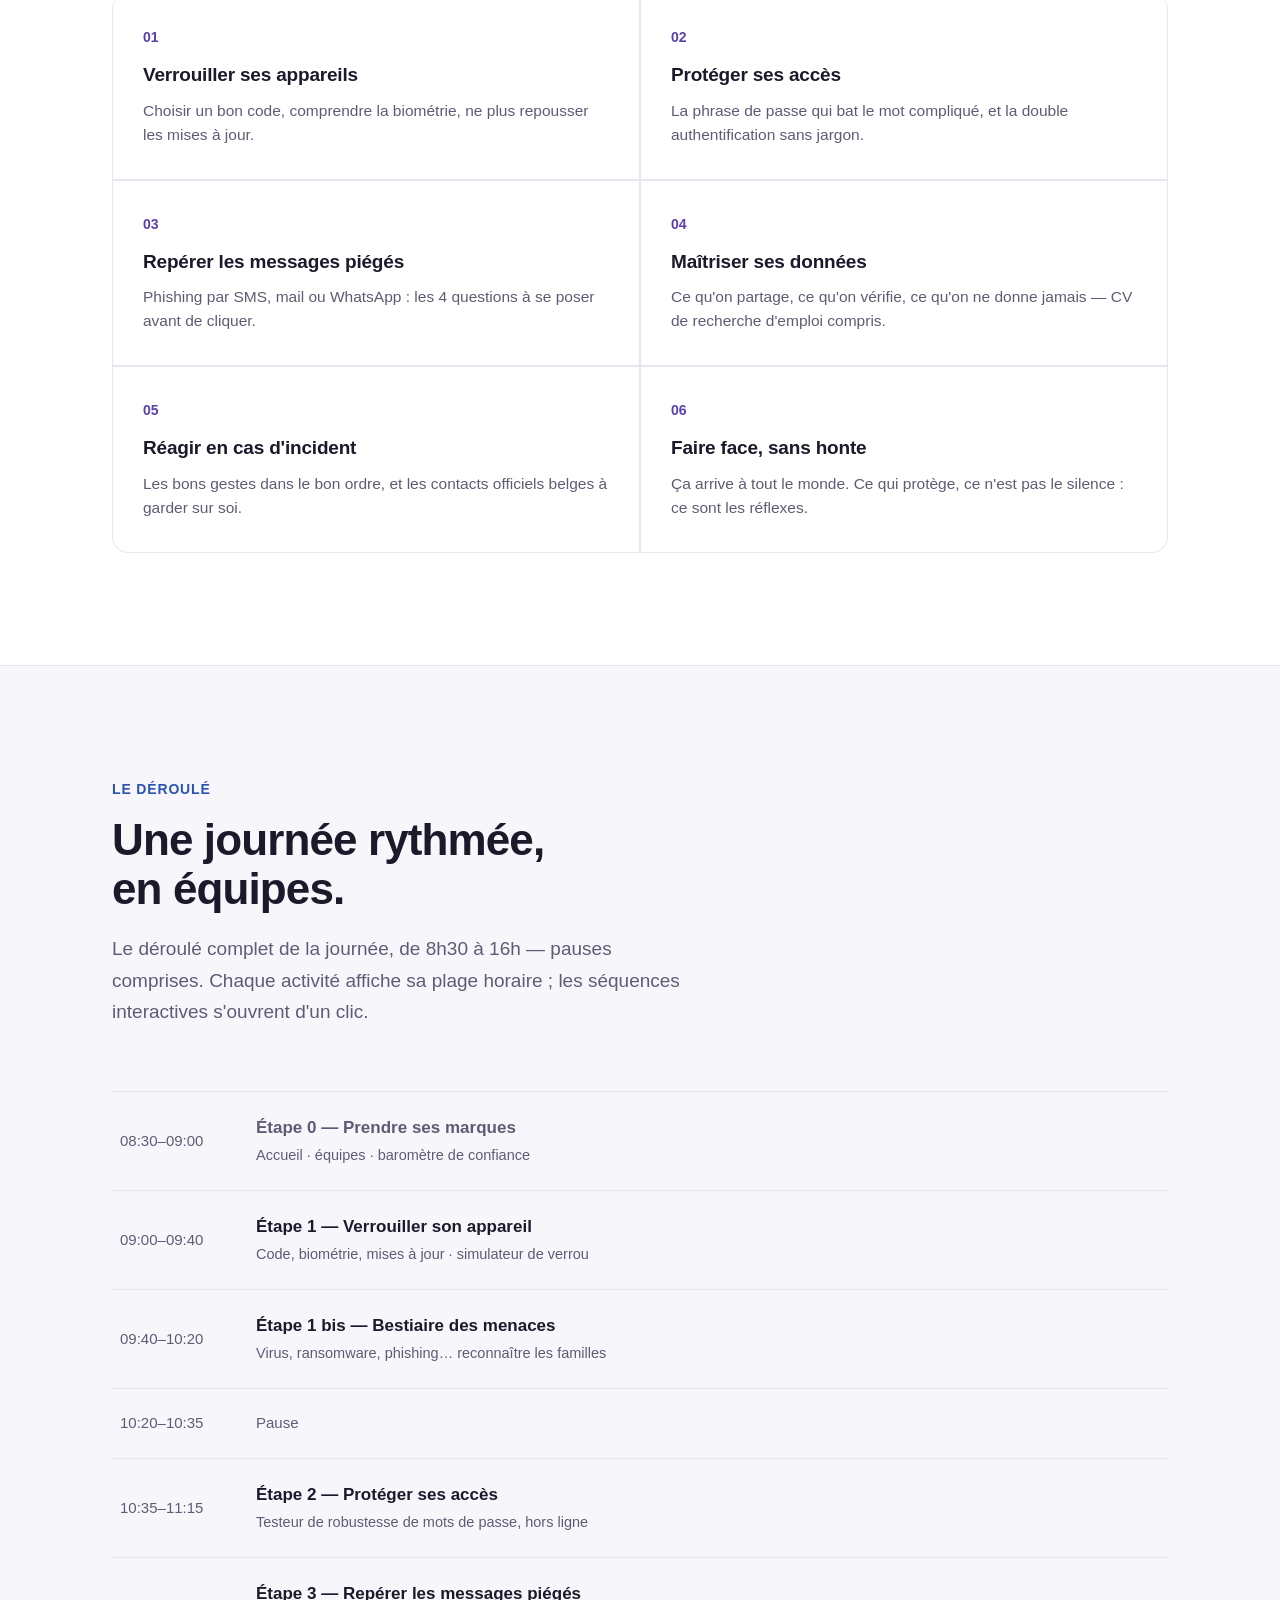
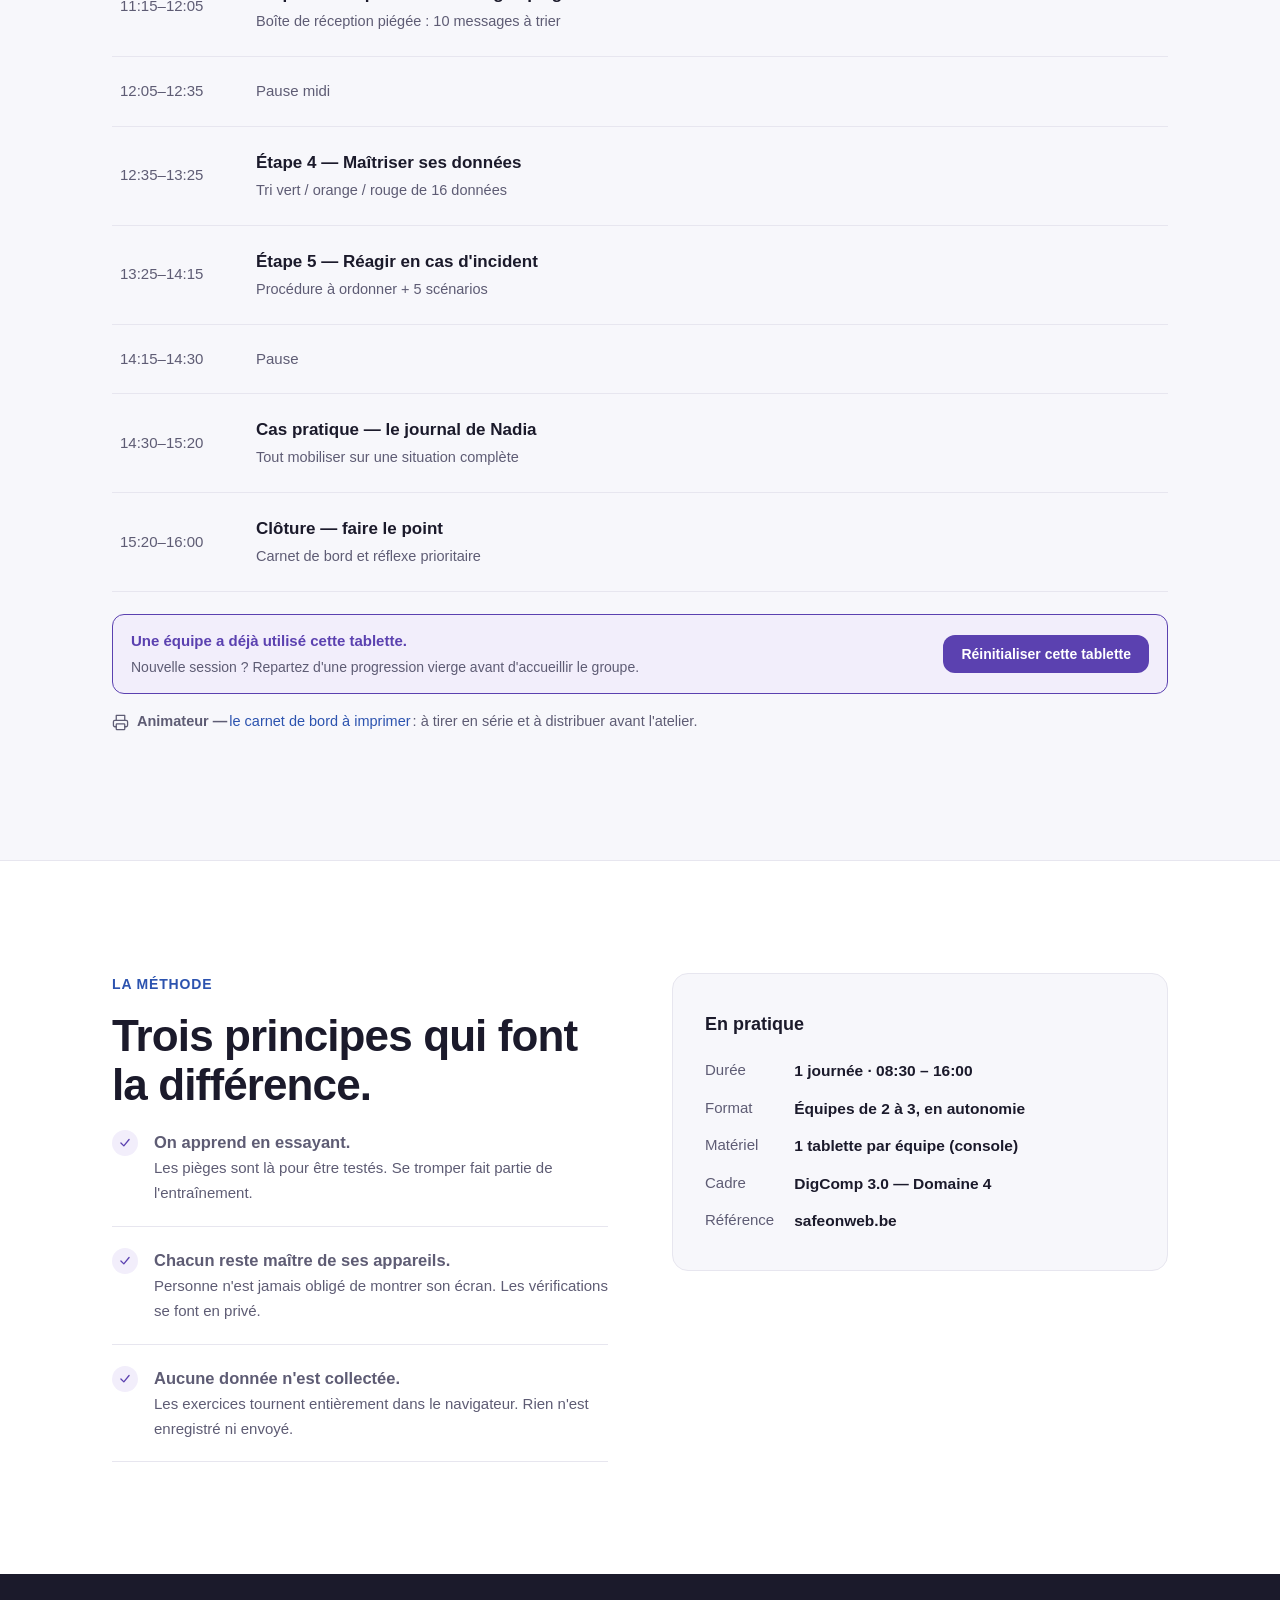
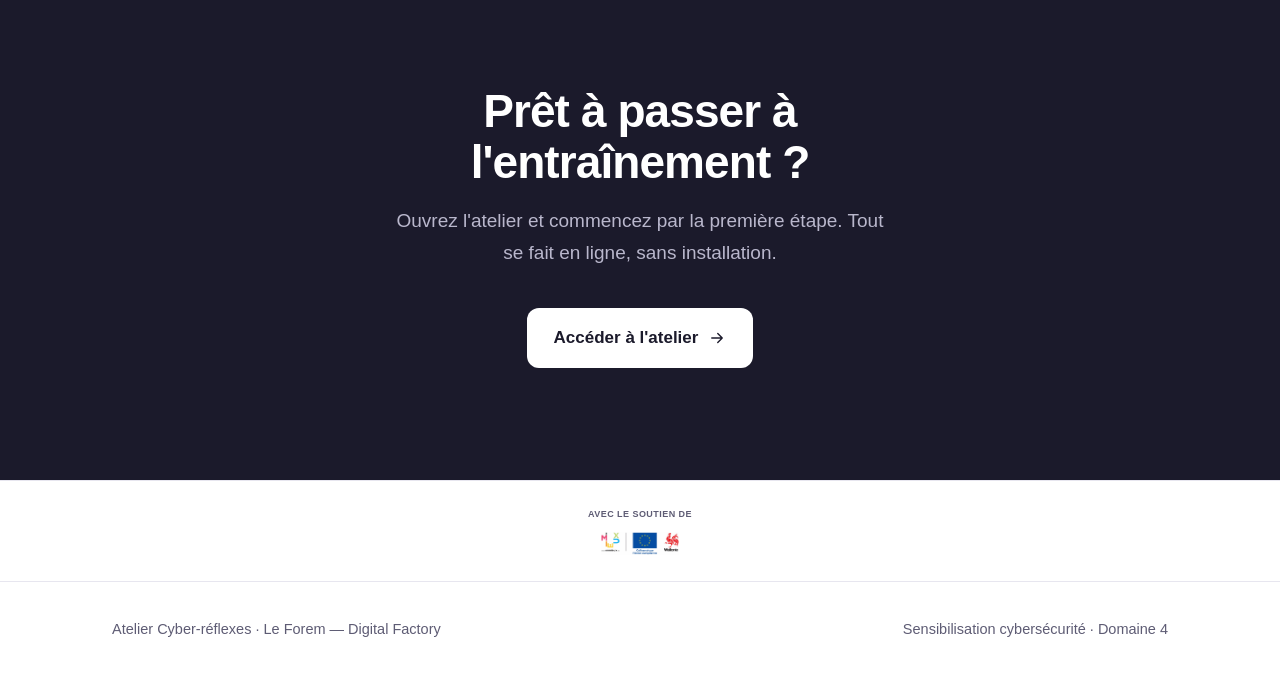
==== commit 50e8c709: "Réduire les logos subsidiants de 2/3 (couverture PDF + pied du site) Logos des pouvoirs subsidiants " ====
--- a/index.html
+++ b/index.html
@@ -177,8 +177,8 @@
 footer.site .wrap{display:flex; justify-content:space-between; gap:16px; flex-wrap:wrap; padding:36px 32px}
 .subsides{background:#fff; border-top:1px solid var(--line)}
 .subsides .wrap{display:flex; flex-direction:column; align-items:center; gap:10px; padding:26px 32px}
-.subsides .mention{font-size:11px; color:var(--muted); letter-spacing:.06em; text-transform:uppercase; font-weight:600}
-.subsides img{width:100%; max-width:230px; height:auto}
+.subsides .mention{font-size:9px; color:var(--muted); letter-spacing:.05em; text-transform:uppercase; font-weight:600}
+.subsides img{width:100%; max-width:78px; height:auto}
 
 @media (max-width:680px){
   .wrap{padding:0 22px}
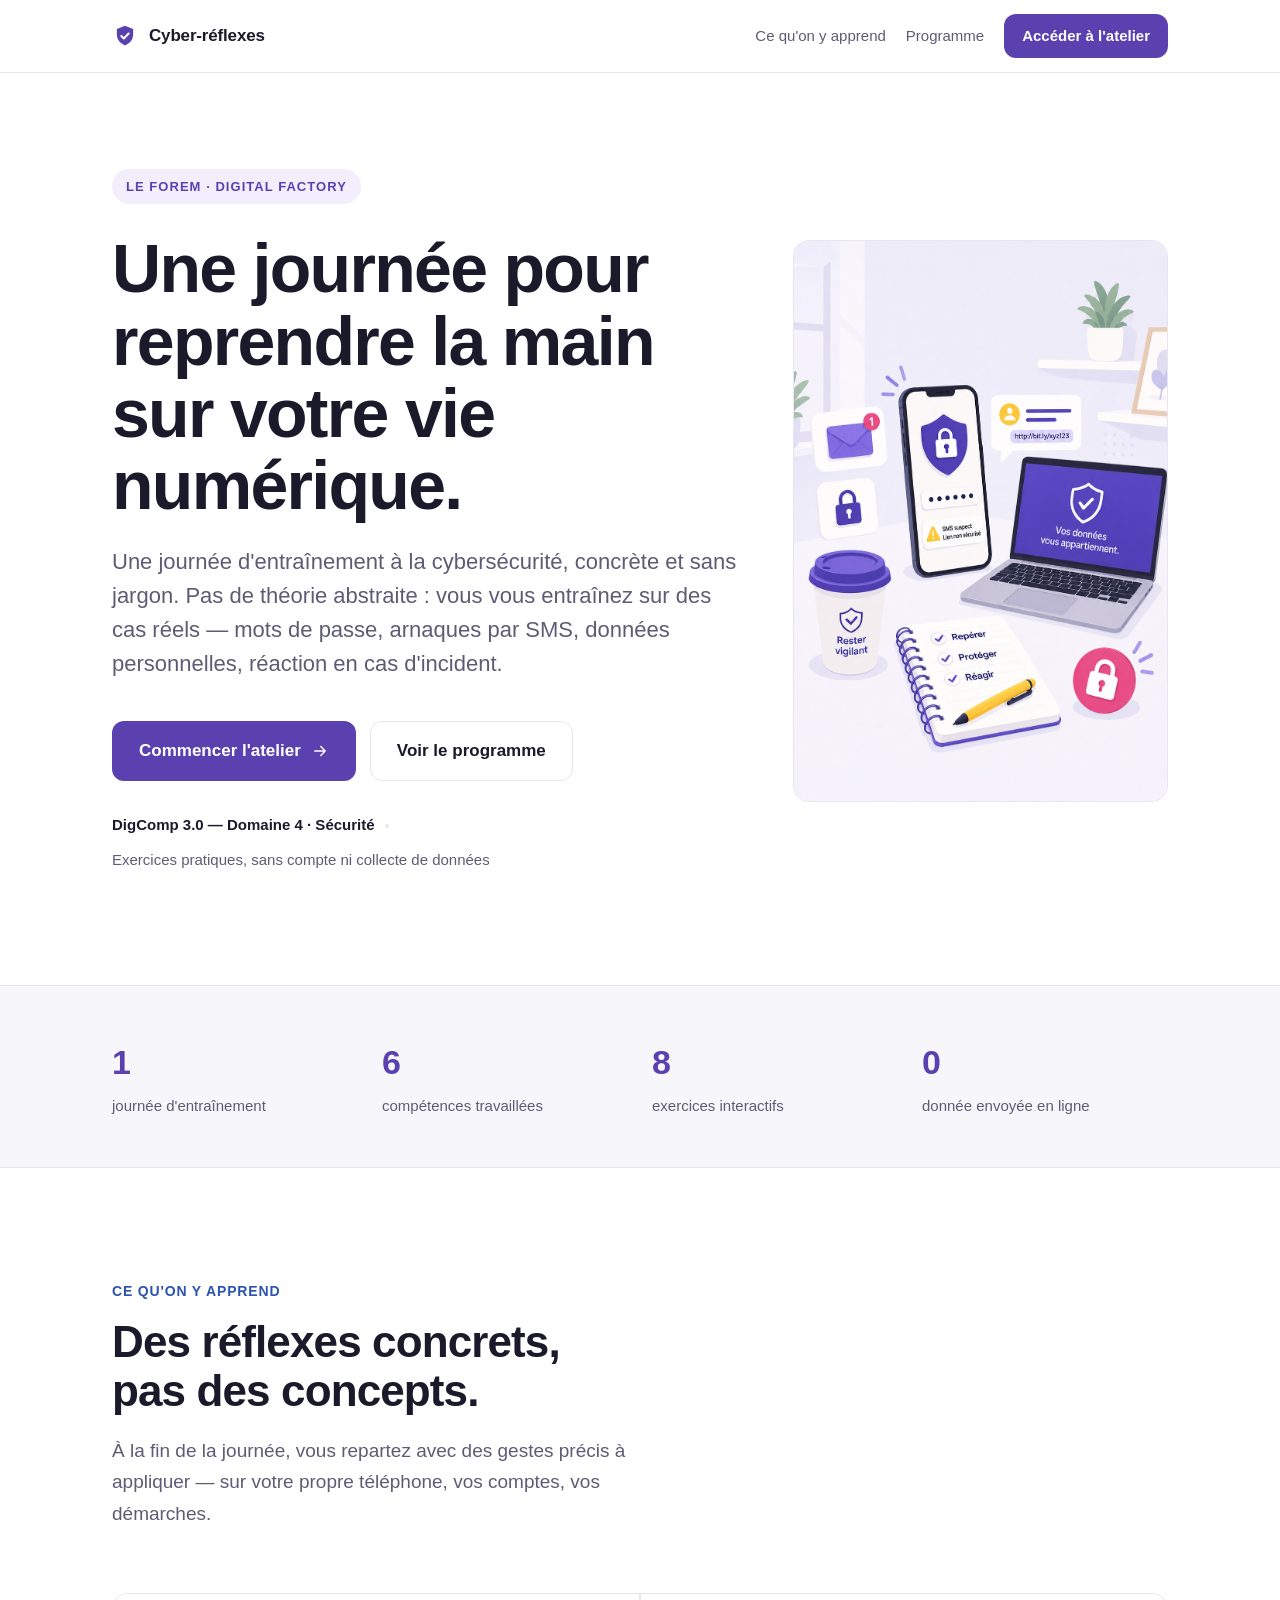
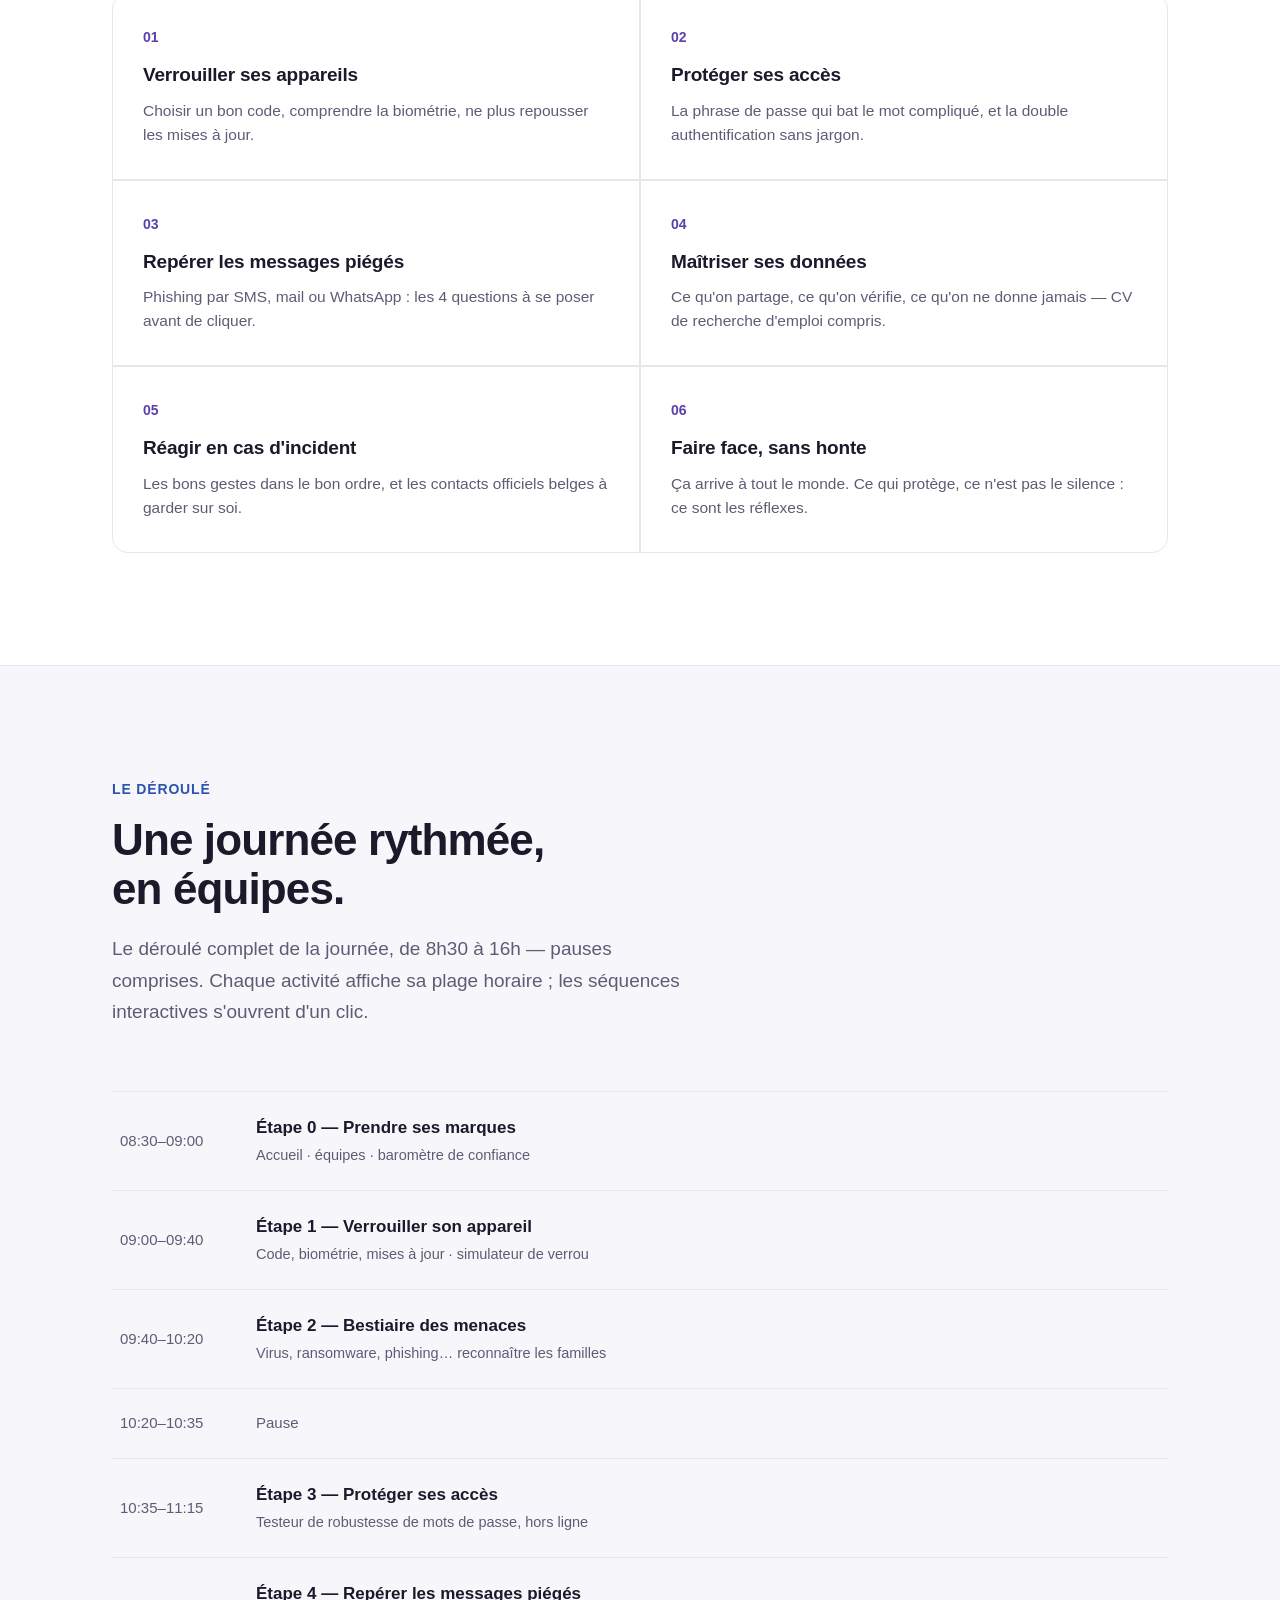
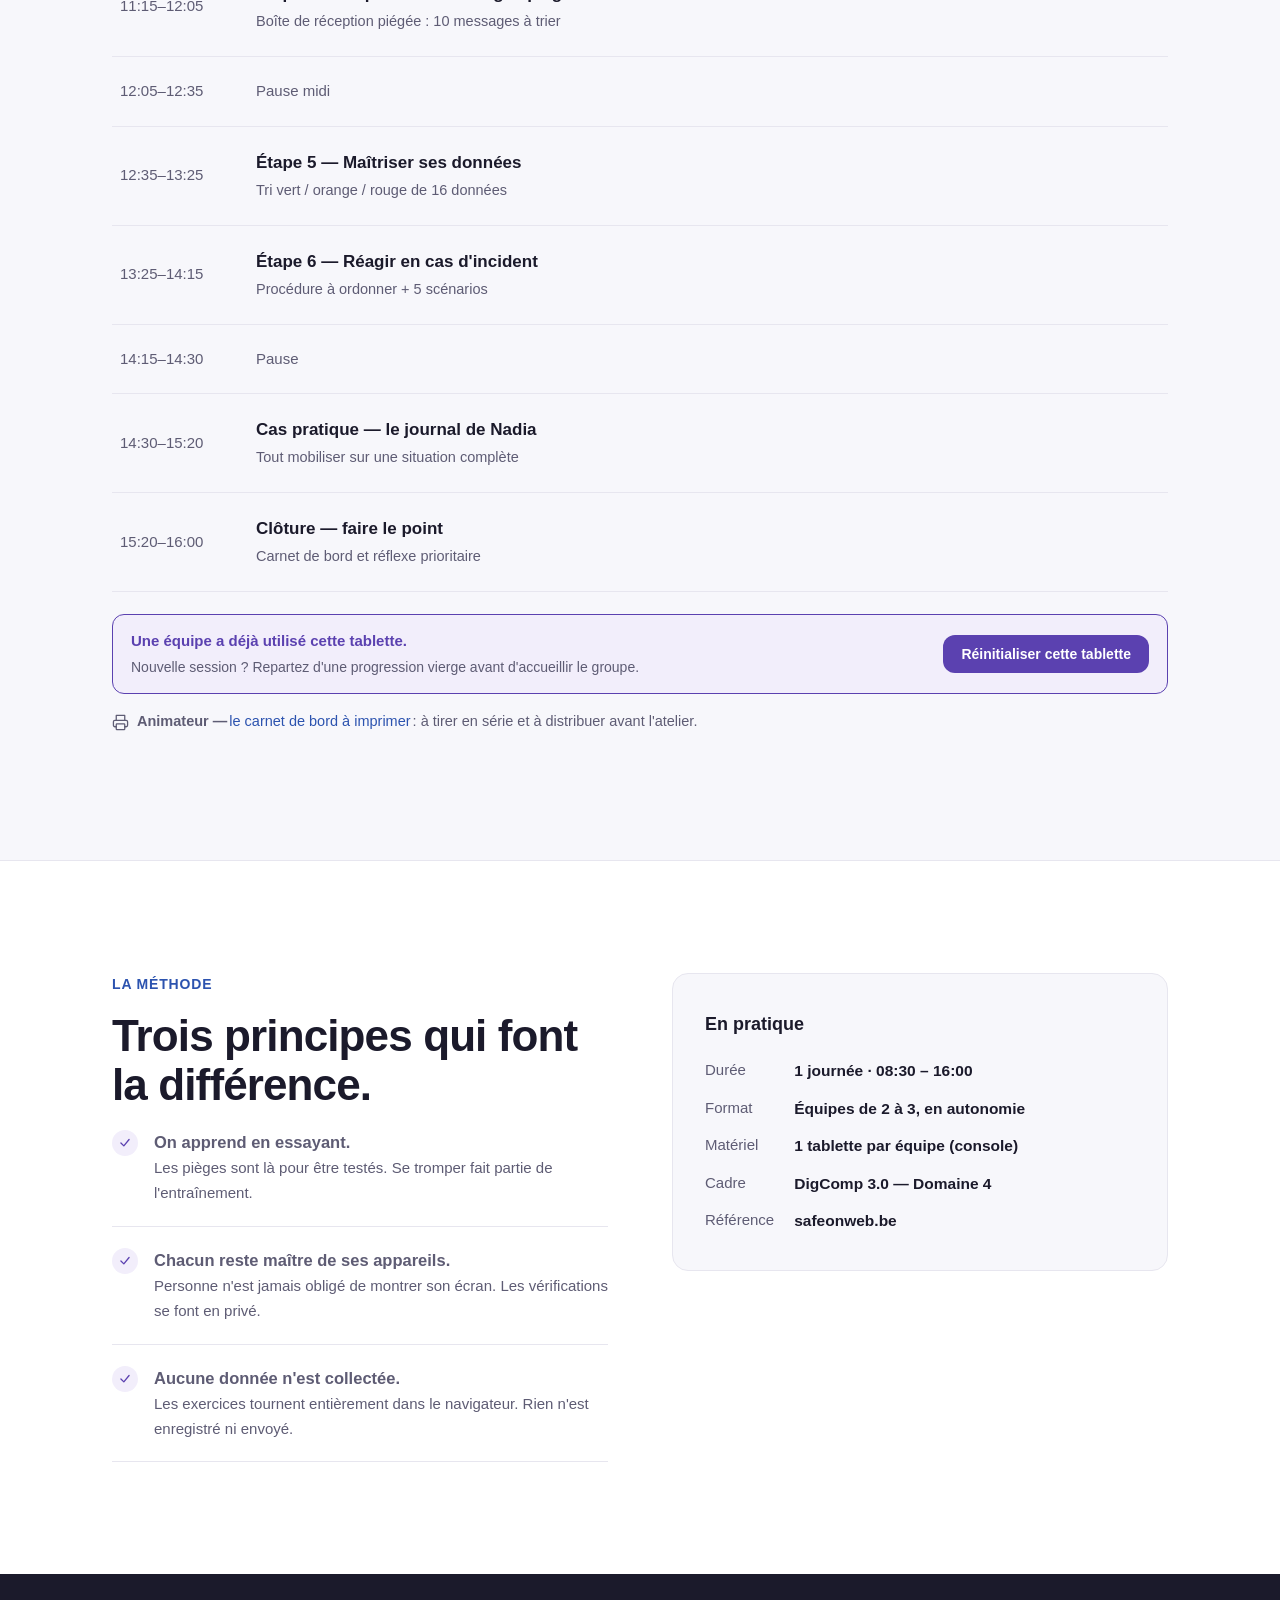
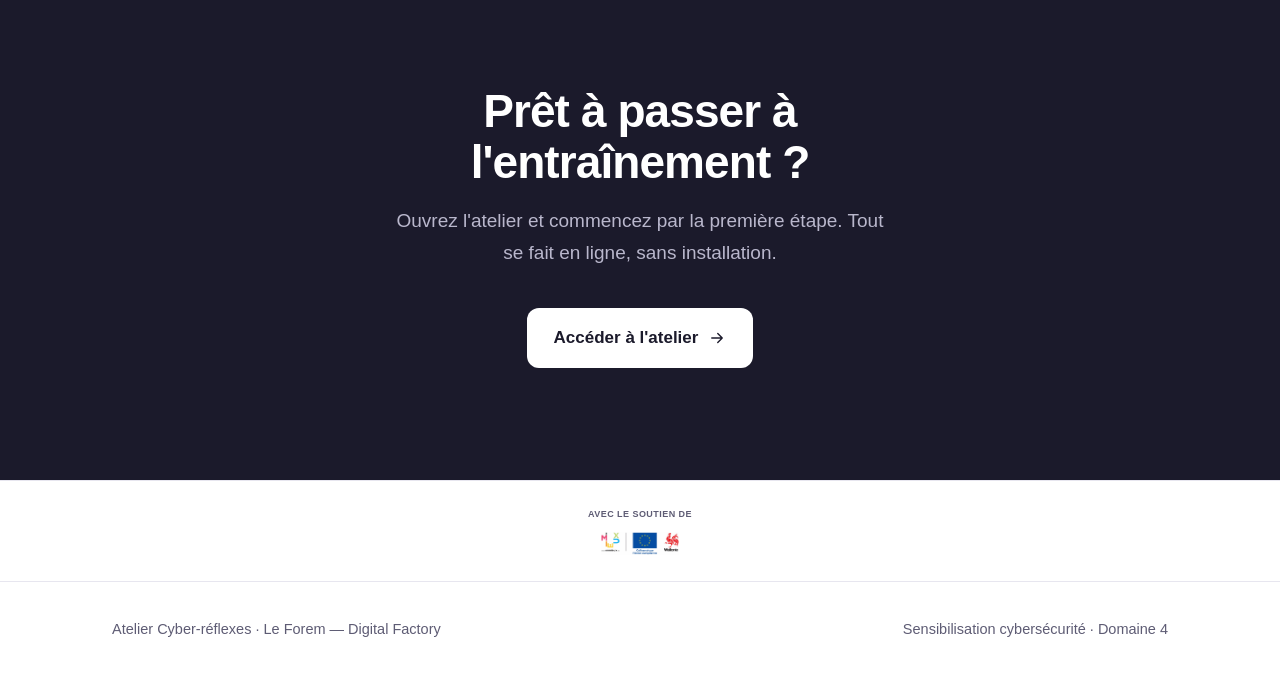
==== commit 84ac7693: "Ajouter le baromètre de confiance, adapté à la charte du site - Nouvelle page barometre.html : outil" ====
--- a/index.html
+++ b/index.html
@@ -140,9 +140,9 @@
   padding:11px 18px; border-radius:var(--r-md); cursor:pointer}
 .prog-reset button:hover{opacity:.9}
 @media (max-width:680px){ .prog-reset{flex-direction:column; align-items:flex-start; gap:12px} }
-.prog .row{color:var(--muted)}
+.prog .row.pause{color:var(--muted)}
 .prog .row.pause .t{font-weight:500; font-size:15px; color:var(--muted)}
-.prog .row .go{display:none}
+.prog .row.pause .go{display:none}
 @media (max-width:680px){
   .prog a, .prog .row{grid-template-columns:92px 1fr; gap:14px}
   .prog .h{font-size:13px}
@@ -304,15 +304,15 @@
       Chaque activité affiche sa plage horaire ; les séquences interactives s'ouvrent d'un clic.</p>
 
     <div class="prog">
-      <div class="row"><span class="h">08:30–09:00</span><span class="t">Étape 0 — Prendre ses marques<small>Accueil · équipes · baromètre de confiance</small></span><span class="go"></span></div>
+      <a href="barometre.html" class="row"><span class="h">08:30–09:00</span><span class="t">Étape 0 — Prendre ses marques<small>Accueil · équipes · baromètre de confiance</small></span><span class="go">Ouvrir →</span></a>
       <a href="etape1.html" data-cle="etape1"><span class="h">09:00–09:40</span><span class="t">Étape 1 — Verrouiller son appareil<small>Code, biométrie, mises à jour · simulateur de verrou</small></span><span class="go">Ouvrir →</span></a>
-      <a href="bestiaire.html" data-cle="bestiaire"><span class="h">09:40–10:20</span><span class="t">Étape 1 bis — Bestiaire des menaces<small>Virus, ransomware, phishing… reconnaître les familles</small></span><span class="go">Ouvrir →</span></a>
+      <a href="bestiaire.html" data-cle="bestiaire"><span class="h">09:40–10:20</span><span class="t">Étape 2 — Bestiaire des menaces<small>Virus, ransomware, phishing… reconnaître les familles</small></span><span class="go">Ouvrir →</span></a>
       <div class="row pause"><span class="h">10:20–10:35</span><span class="t">Pause</span><span class="go"></span></div>
-      <a href="etape2.html" data-cle="etape2"><span class="h">10:35–11:15</span><span class="t">Étape 2 — Protéger ses accès<small>Testeur de robustesse de mots de passe, hors ligne</small></span><span class="go">Ouvrir →</span></a>
-      <a href="etape3.html" data-cle="etape3"><span class="h">11:15–12:05</span><span class="t">Étape 3 — Repérer les messages piégés<small>Boîte de réception piégée : 10 messages à trier</small></span><span class="go">Ouvrir →</span></a>
+      <a href="etape2.html" data-cle="etape2"><span class="h">10:35–11:15</span><span class="t">Étape 3 — Protéger ses accès<small>Testeur de robustesse de mots de passe, hors ligne</small></span><span class="go">Ouvrir →</span></a>
+      <a href="etape3.html" data-cle="etape3"><span class="h">11:15–12:05</span><span class="t">Étape 4 — Repérer les messages piégés<small>Boîte de réception piégée : 10 messages à trier</small></span><span class="go">Ouvrir →</span></a>
       <div class="row pause"><span class="h">12:05–12:35</span><span class="t">Pause midi</span><span class="go"></span></div>
-      <a href="etape4.html" data-cle="etape4"><span class="h">12:35–13:25</span><span class="t">Étape 4 — Maîtriser ses données<small>Tri vert / orange / rouge de 16 données</small></span><span class="go">Ouvrir →</span></a>
-      <a href="etape5.html" data-cle="etape5"><span class="h">13:25–14:15</span><span class="t">Étape 5 — Réagir en cas d'incident<small>Procédure à ordonner + 5 scénarios</small></span><span class="go">Ouvrir →</span></a>
+      <a href="etape4.html" data-cle="etape4"><span class="h">12:35–13:25</span><span class="t">Étape 5 — Maîtriser ses données<small>Tri vert / orange / rouge de 16 données</small></span><span class="go">Ouvrir →</span></a>
+      <a href="etape5.html" data-cle="etape5"><span class="h">13:25–14:15</span><span class="t">Étape 6 — Réagir en cas d'incident<small>Procédure à ordonner + 5 scénarios</small></span><span class="go">Ouvrir →</span></a>
       <div class="row pause"><span class="h">14:15–14:30</span><span class="t">Pause</span><span class="go"></span></div>
       <a href="nadia.html" data-cle="nadia"><span class="h">14:30–15:20</span><span class="t">Cas pratique — le journal de Nadia<small>Tout mobiliser sur une situation complète</small></span><span class="go">Ouvrir →</span></a>
       <a href="cloture.html" data-cle="cloture"><span class="h">15:20–16:00</span><span class="t">Clôture — faire le point<small>Carnet de bord et réflexe prioritaire</small></span><span class="go">Ouvrir →</span></a>
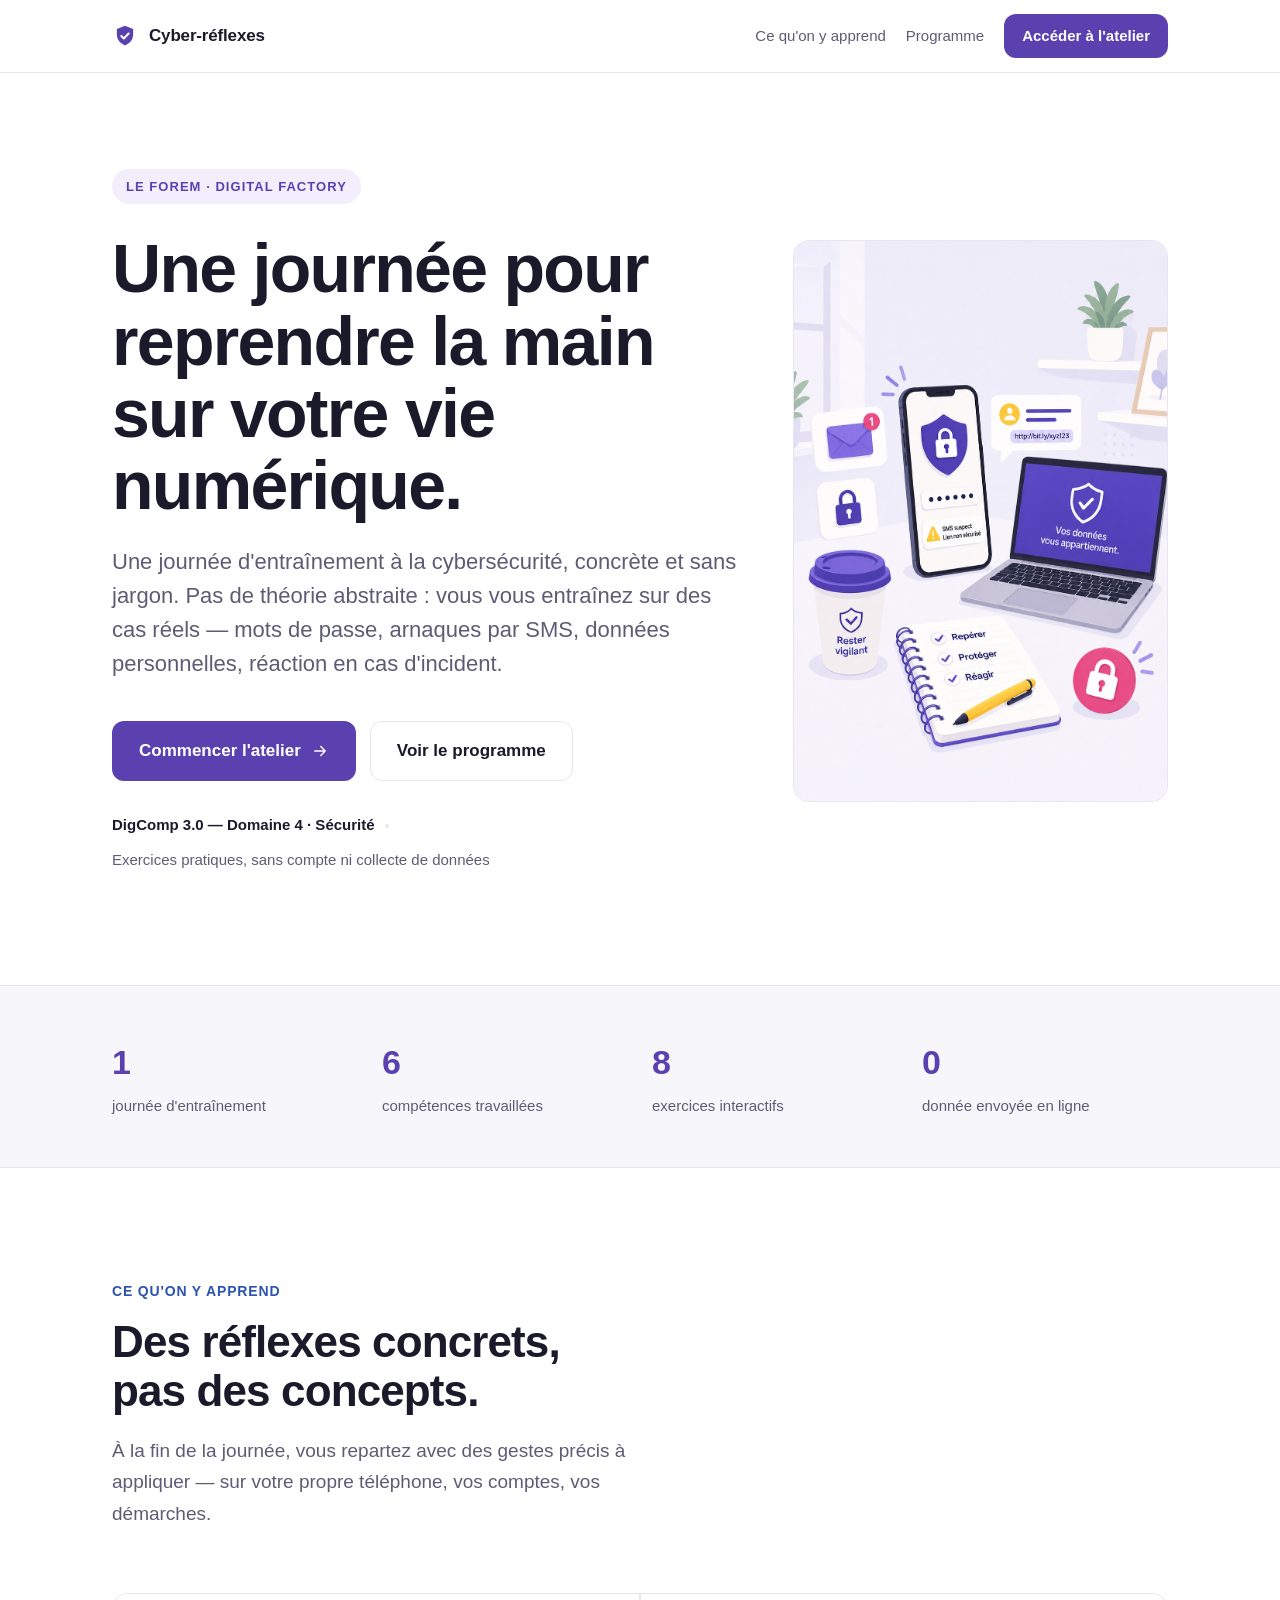
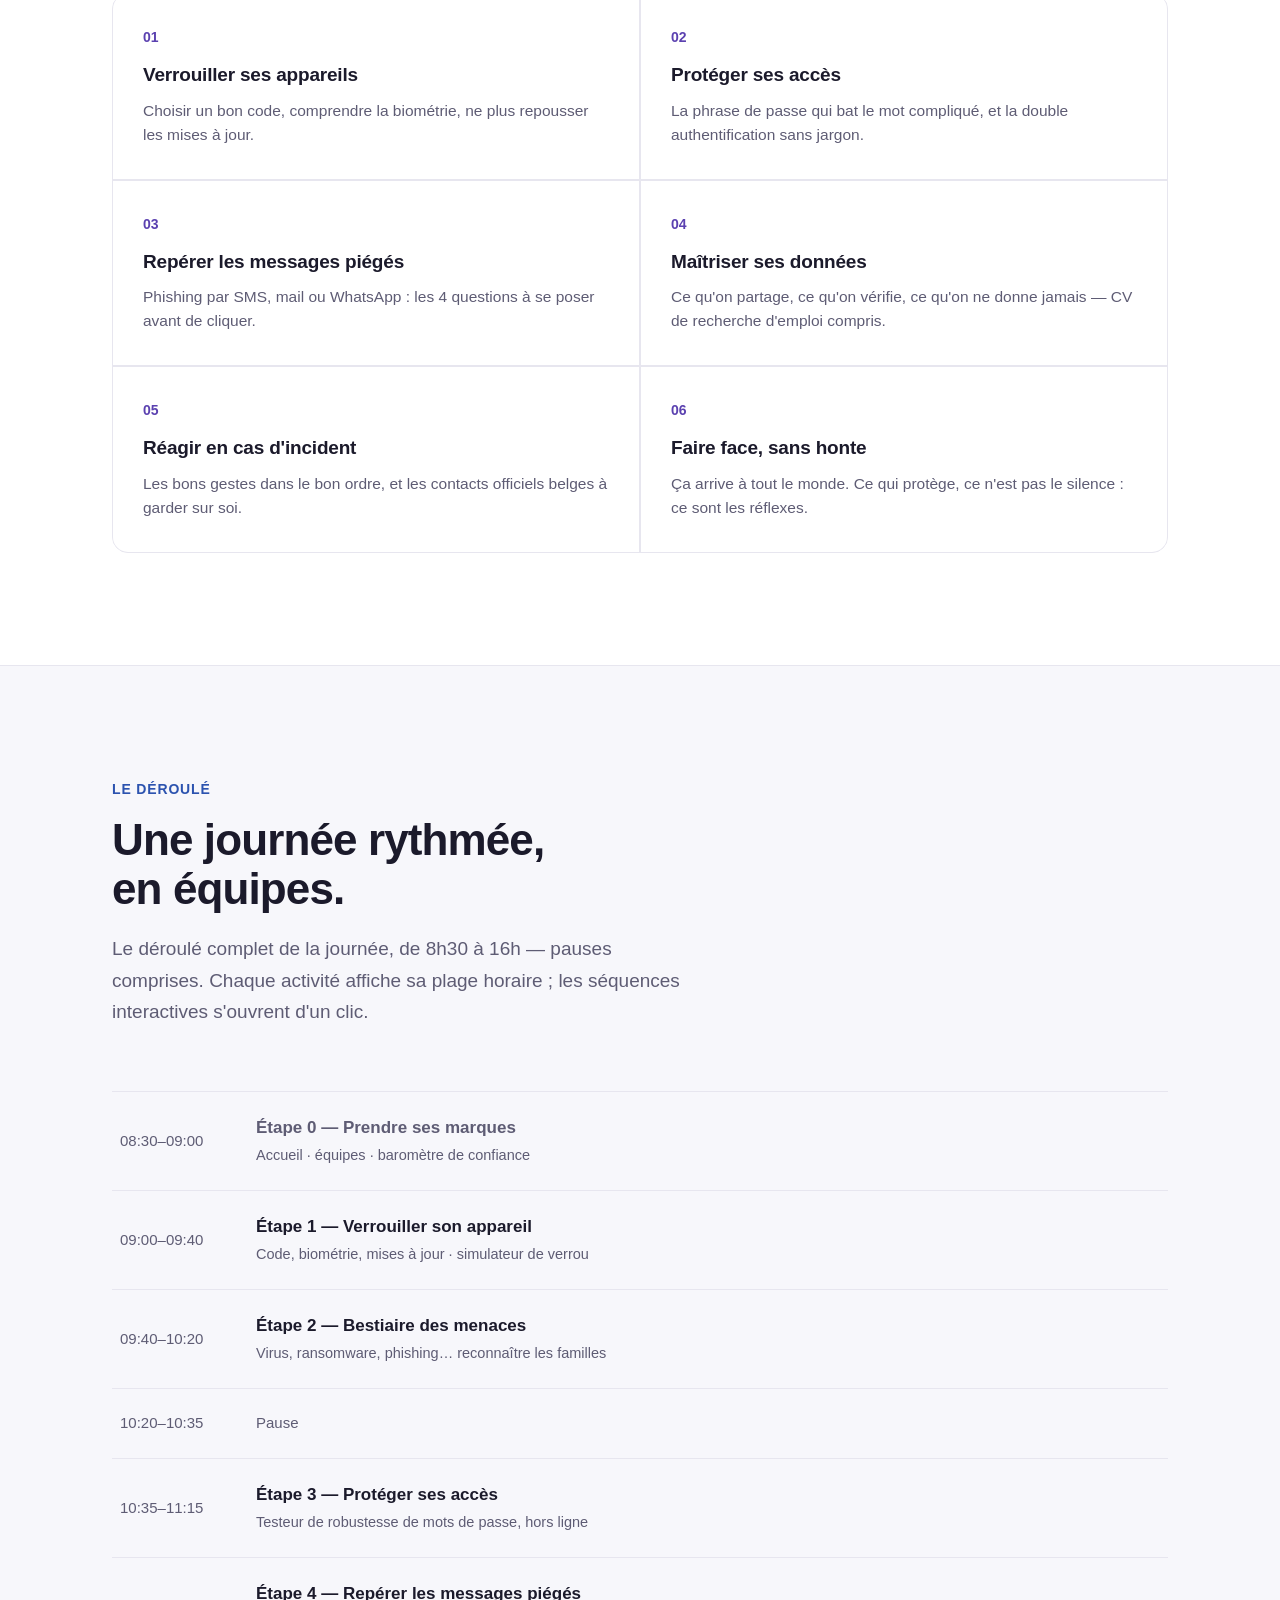
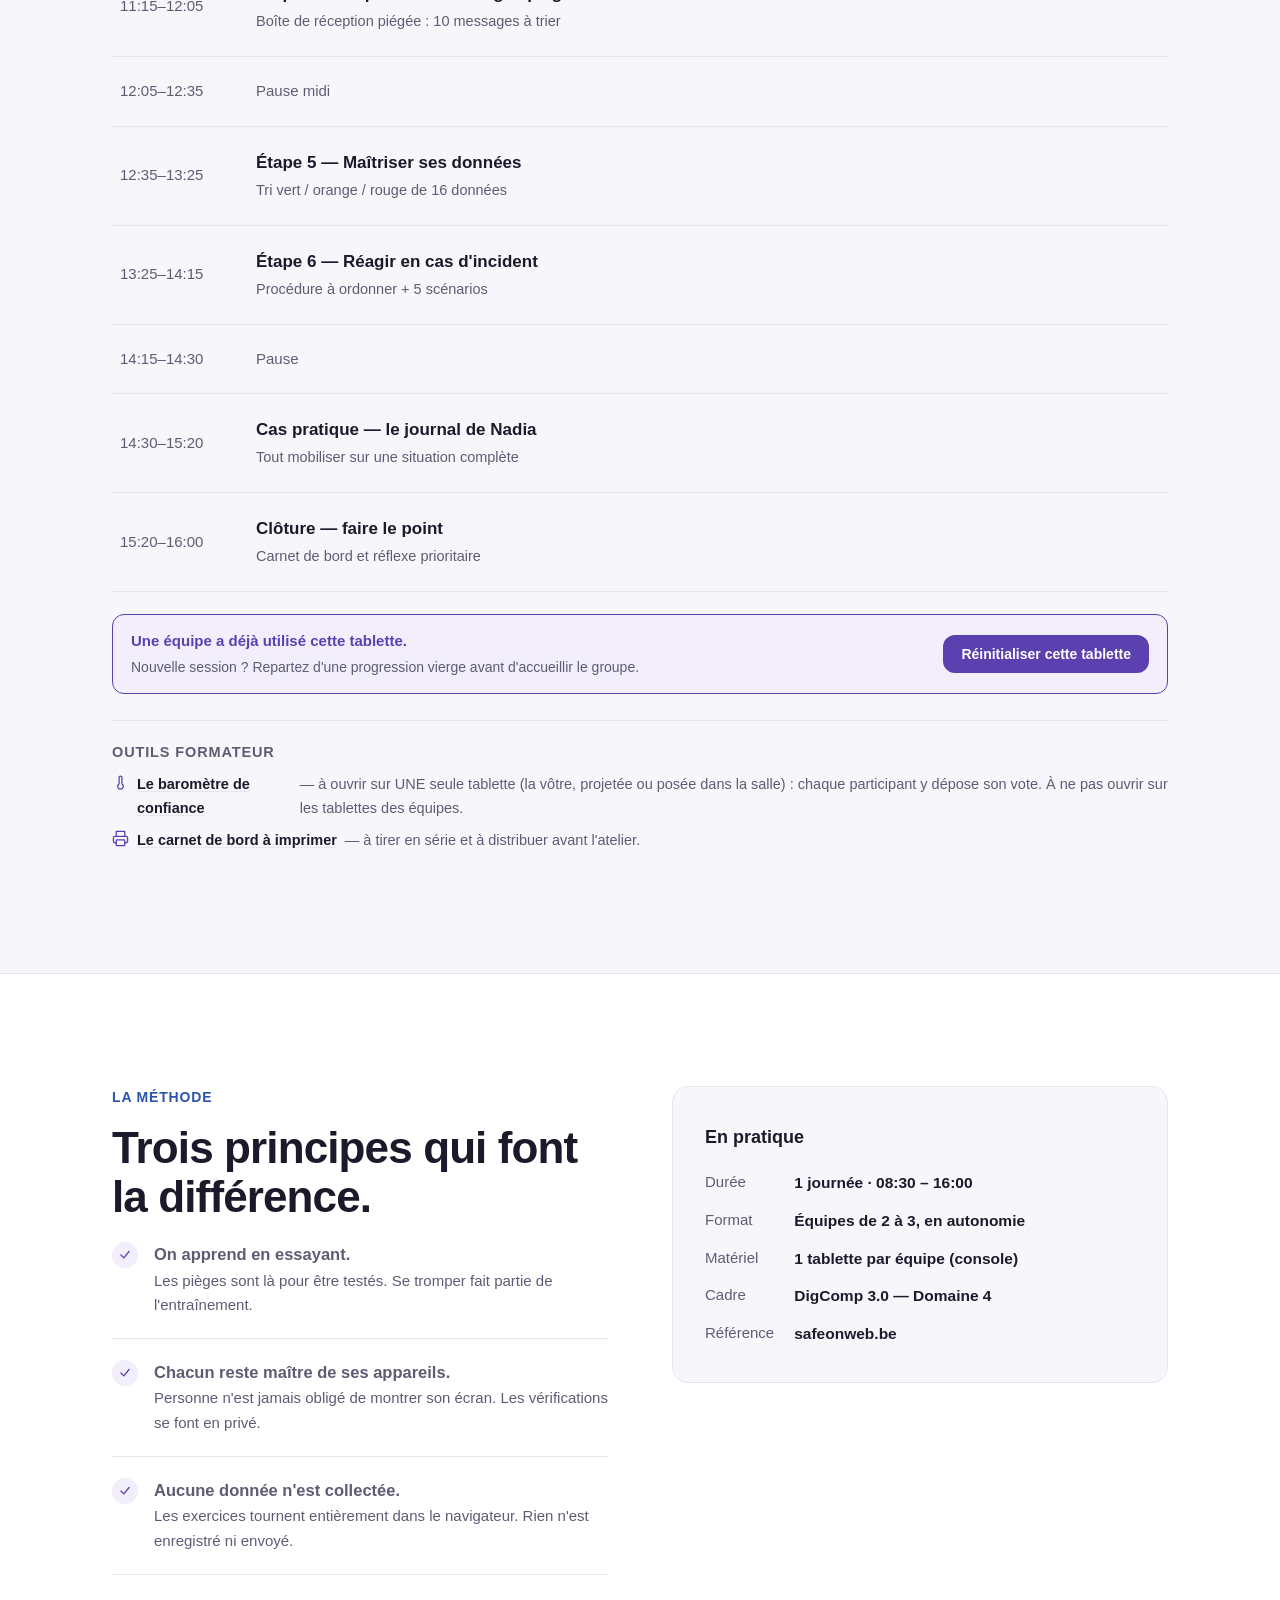
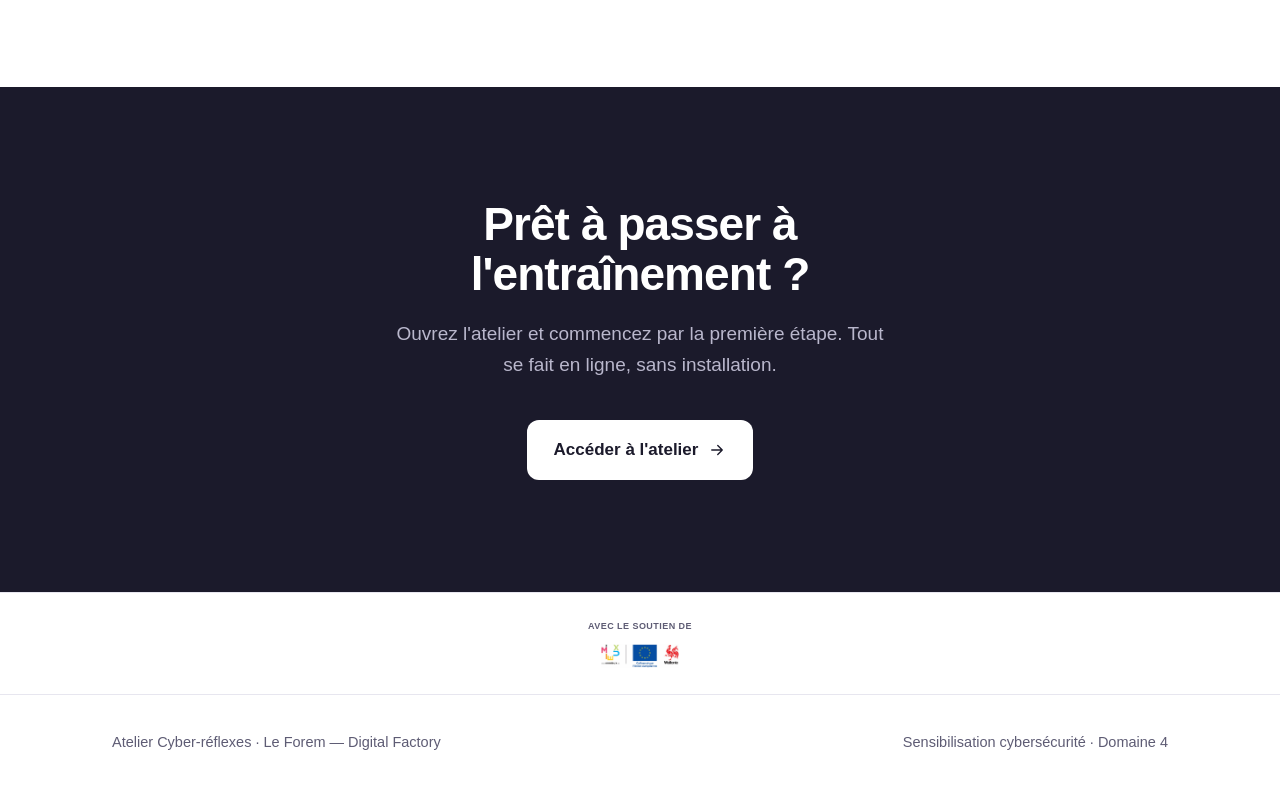
==== commit df7f4d5c: "Baromètre : le confiner aux outils formateur (pas de lien participant) Le suivi (localStorage) est p" ====
--- a/index.html
+++ b/index.html
@@ -140,9 +140,14 @@
   padding:11px 18px; border-radius:var(--r-md); cursor:pointer}
 .prog-reset button:hover{opacity:.9}
 @media (max-width:680px){ .prog-reset{flex-direction:column; align-items:flex-start; gap:12px} }
-.prog .row.pause{color:var(--muted)}
+.outils-anim{margin-top:26px; padding-top:20px; border-top:1px solid var(--line)}
+.outils-anim p{margin:0 0 8px; font-size:14.5px; color:var(--muted); display:flex; align-items:flex-start; gap:8px}
+.outils-anim p svg{flex:none; margin-top:1px; color:var(--mauve)}
+.outils-anim a{color:var(--ink); font-weight:700; text-decoration:underline; text-decoration-color:var(--line); text-underline-offset:2px}
+.outils-anim a:hover{text-decoration-color:var(--mauve)}
+.prog .row{color:var(--muted)}
 .prog .row.pause .t{font-weight:500; font-size:15px; color:var(--muted)}
-.prog .row.pause .go{display:none}
+.prog .row .go{display:none}
 @media (max-width:680px){
   .prog a, .prog .row{grid-template-columns:92px 1fr; gap:14px}
   .prog .h{font-size:13px}
@@ -304,7 +309,7 @@
       Chaque activité affiche sa plage horaire ; les séquences interactives s'ouvrent d'un clic.</p>
 
     <div class="prog">
-      <a href="barometre.html" class="row"><span class="h">08:30–09:00</span><span class="t">Étape 0 — Prendre ses marques<small>Accueil · équipes · baromètre de confiance</small></span><span class="go">Ouvrir →</span></a>
+      <div class="row"><span class="h">08:30–09:00</span><span class="t">Étape 0 — Prendre ses marques<small>Accueil · équipes · baromètre de confiance</small></span><span class="go"></span></div>
       <a href="etape1.html" data-cle="etape1"><span class="h">09:00–09:40</span><span class="t">Étape 1 — Verrouiller son appareil<small>Code, biométrie, mises à jour · simulateur de verrou</small></span><span class="go">Ouvrir →</span></a>
       <a href="bestiaire.html" data-cle="bestiaire"><span class="h">09:40–10:20</span><span class="t">Étape 2 — Bestiaire des menaces<small>Virus, ransomware, phishing… reconnaître les familles</small></span><span class="go">Ouvrir →</span></a>
       <div class="row pause"><span class="h">10:20–10:35</span><span class="t">Pause</span><span class="go"></span></div>
@@ -324,7 +329,11 @@
       </div>
       <button type="button" id="resetProg">Réinitialiser cette tablette</button>
     </div>
-    <p class="carnet-lien" style="margin-top:16px;font-size:14.5px;color:var(--muted);display:flex;align-items:center;gap:2px;flex-wrap:wrap"><svg width="17" height="17" viewBox="0 0 24 24" fill="none" stroke="currentColor" stroke-width="1.8" stroke-linecap="round" stroke-linejoin="round" aria-hidden="true" style="vertical-align:-3px;margin-right:6px"><path d="M6 9V2h12v7"/><path d="M6 18H4a2 2 0 0 1-2-2v-5a2 2 0 0 1 2-2h16a2 2 0 0 1 2 2v5a2 2 0 0 1-2 2h-2"/><rect x="6" y="14" width="12" height="8" rx="1"/></svg><b>Animateur —</b> <a href="carnet.html">le carnet de bord à imprimer</a> : à tirer en série et à distribuer avant l'atelier.</p>
+    <div class="outils-anim">
+      <p class="kicker" style="margin:0 0 8px">Outils formateur</p>
+      <p><svg width="17" height="17" viewBox="0 0 24 24" fill="none" stroke="currentColor" stroke-width="1.8" stroke-linecap="round" stroke-linejoin="round" aria-hidden="true"><path d="M14 14V5a2 2 0 0 0-4 0v9a4 4 0 1 0 4 0Z"/></svg><a href="barometre.html">Le baromètre de confiance</a> — à ouvrir sur UNE seule tablette (la vôtre, projetée ou posée dans la salle) : chaque participant y dépose son vote. À ne pas ouvrir sur les tablettes des équipes.</p>
+      <p><svg width="17" height="17" viewBox="0 0 24 24" fill="none" stroke="currentColor" stroke-width="1.8" stroke-linecap="round" stroke-linejoin="round" aria-hidden="true"><path d="M6 9V2h12v7"/><path d="M6 18H4a2 2 0 0 1-2-2v-5a2 2 0 0 1 2-2h16a2 2 0 0 1 2 2v5a2 2 0 0 1-2 2h-2"/><rect x="6" y="14" width="12" height="8" rx="1"/></svg><a href="carnet.html">Le carnet de bord à imprimer</a> — à tirer en série et à distribuer avant l'atelier.</p>
+    </div>
   </div>
 </section>
 
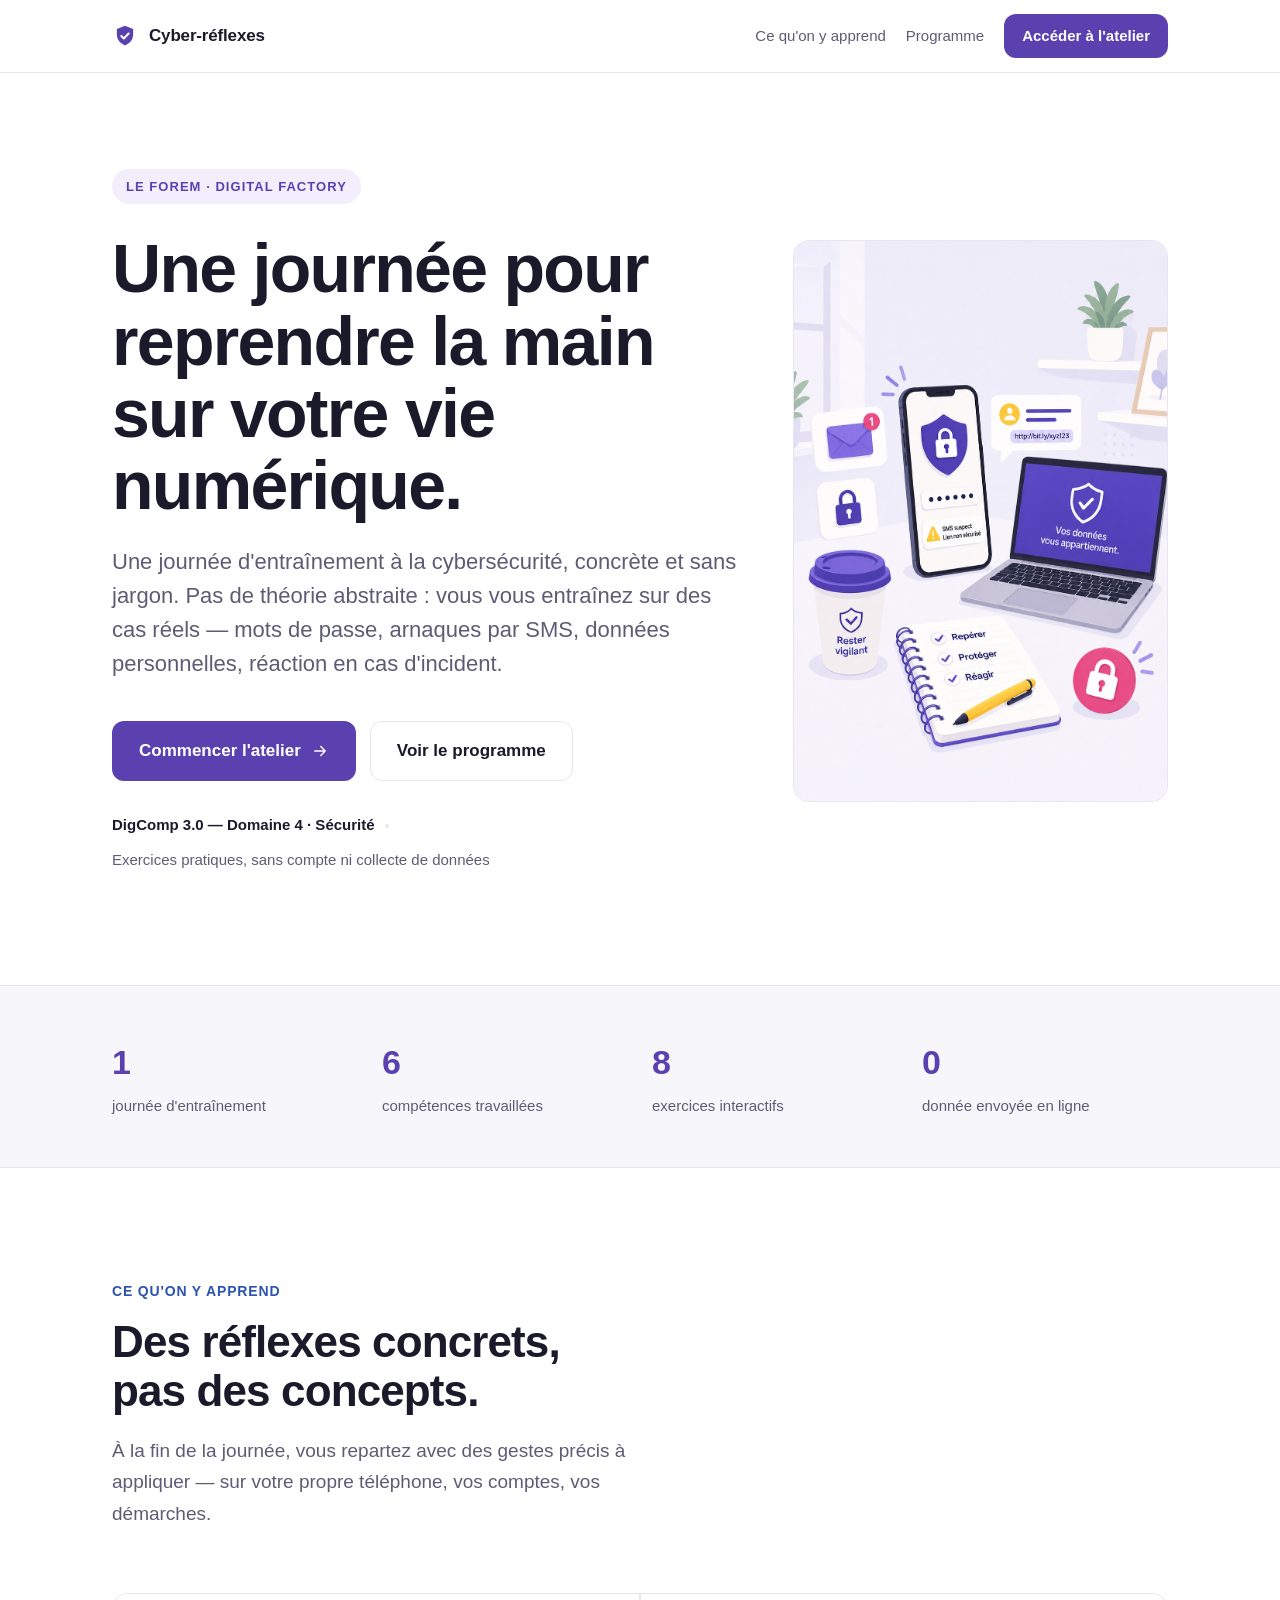
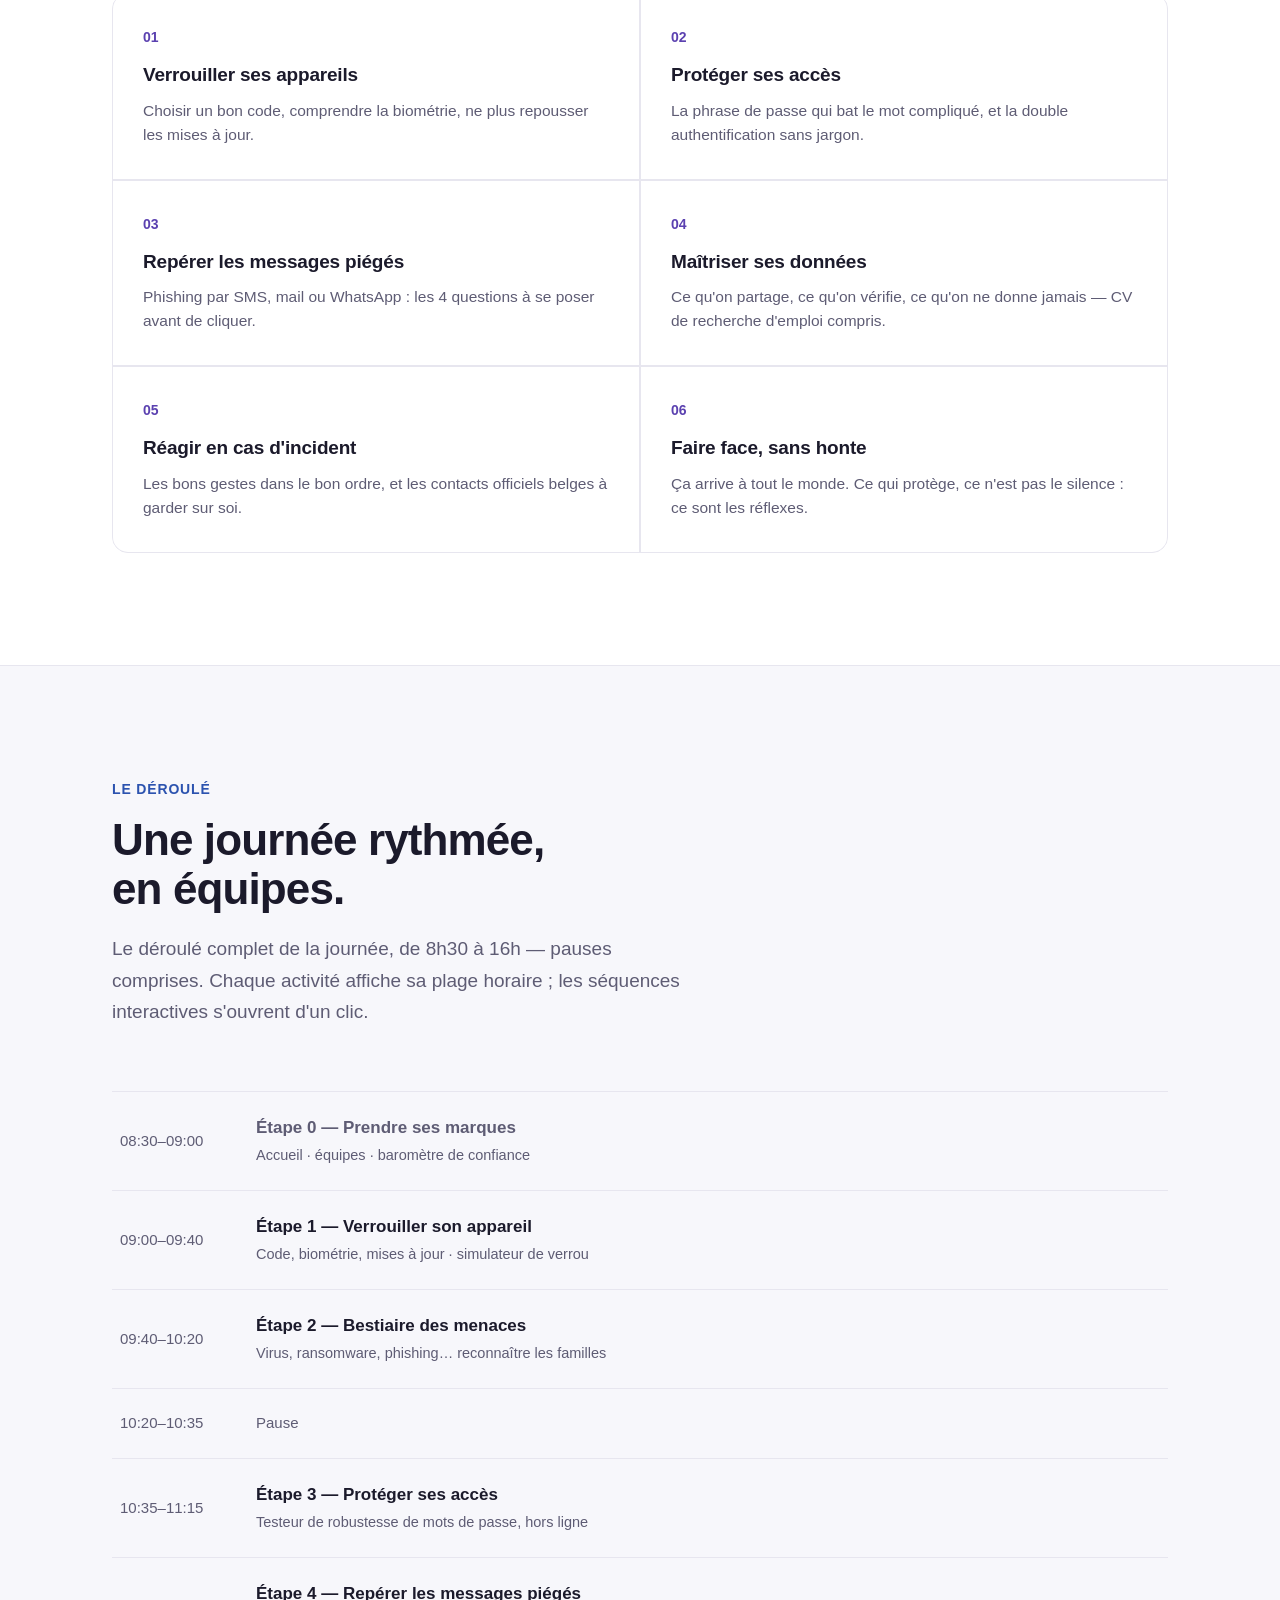
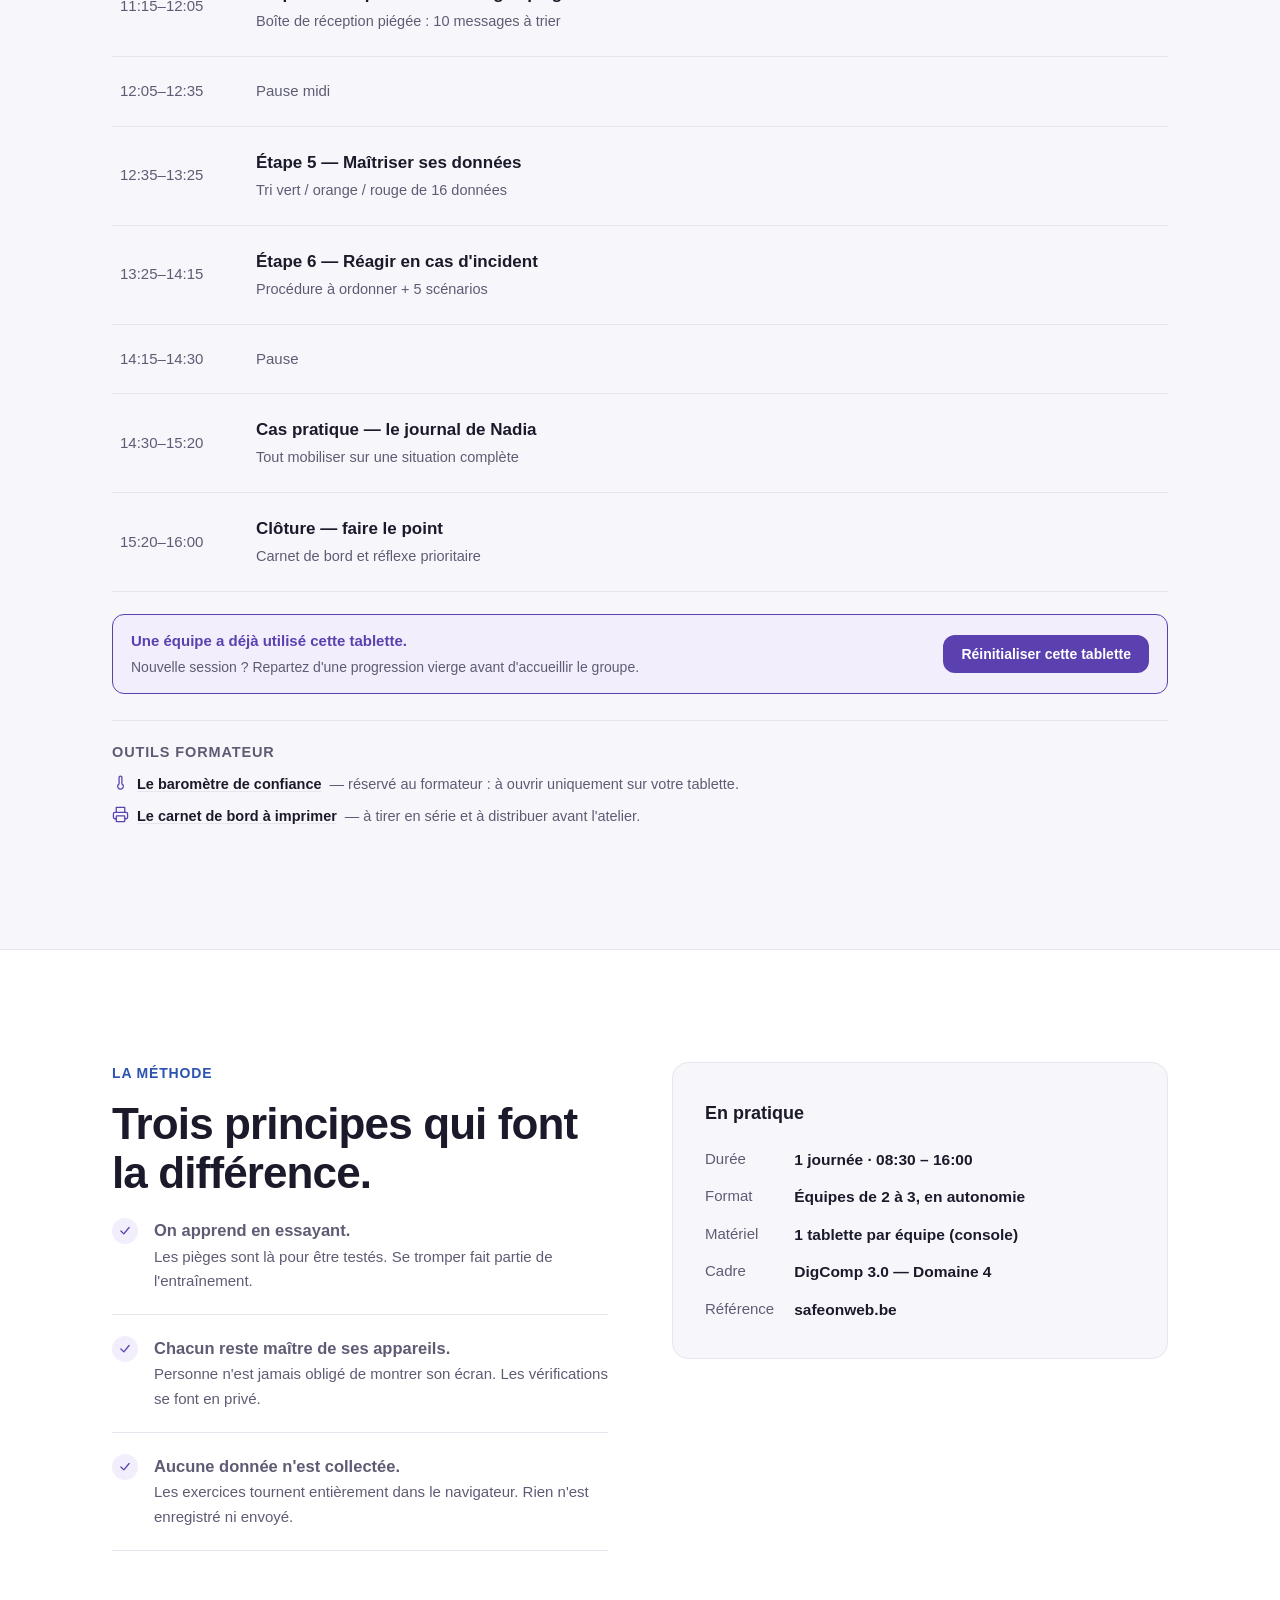
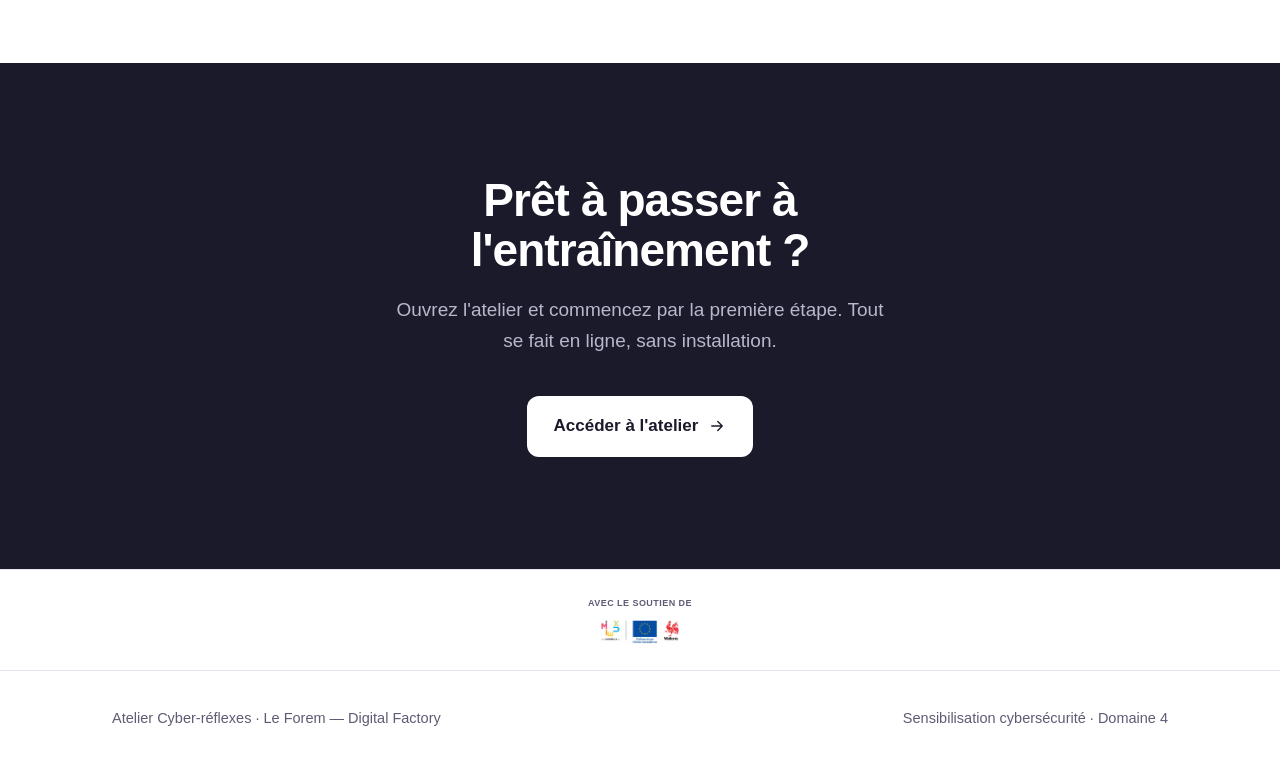
==== commit 382168da: "Simplifier le message d'usage du baromètre Texte trop long et pas clair (« à ouvrir sur UNE seule ta" ====
--- a/index.html
+++ b/index.html
@@ -331,7 +331,7 @@
     </div>
     <div class="outils-anim">
       <p class="kicker" style="margin:0 0 8px">Outils formateur</p>
-      <p><svg width="17" height="17" viewBox="0 0 24 24" fill="none" stroke="currentColor" stroke-width="1.8" stroke-linecap="round" stroke-linejoin="round" aria-hidden="true"><path d="M14 14V5a2 2 0 0 0-4 0v9a4 4 0 1 0 4 0Z"/></svg><a href="barometre.html">Le baromètre de confiance</a> — à ouvrir sur UNE seule tablette (la vôtre, projetée ou posée dans la salle) : chaque participant y dépose son vote. À ne pas ouvrir sur les tablettes des équipes.</p>
+      <p><svg width="17" height="17" viewBox="0 0 24 24" fill="none" stroke="currentColor" stroke-width="1.8" stroke-linecap="round" stroke-linejoin="round" aria-hidden="true"><path d="M14 14V5a2 2 0 0 0-4 0v9a4 4 0 1 0 4 0Z"/></svg><a href="barometre.html">Le baromètre de confiance</a> — réservé au formateur : à ouvrir uniquement sur votre tablette.</p>
       <p><svg width="17" height="17" viewBox="0 0 24 24" fill="none" stroke="currentColor" stroke-width="1.8" stroke-linecap="round" stroke-linejoin="round" aria-hidden="true"><path d="M6 9V2h12v7"/><path d="M6 18H4a2 2 0 0 1-2-2v-5a2 2 0 0 1 2-2h16a2 2 0 0 1 2 2v5a2 2 0 0 1-2 2h-2"/><rect x="6" y="14" width="12" height="8" rx="1"/></svg><a href="carnet.html">Le carnet de bord à imprimer</a> — à tirer en série et à distribuer avant l'atelier.</p>
     </div>
   </div>
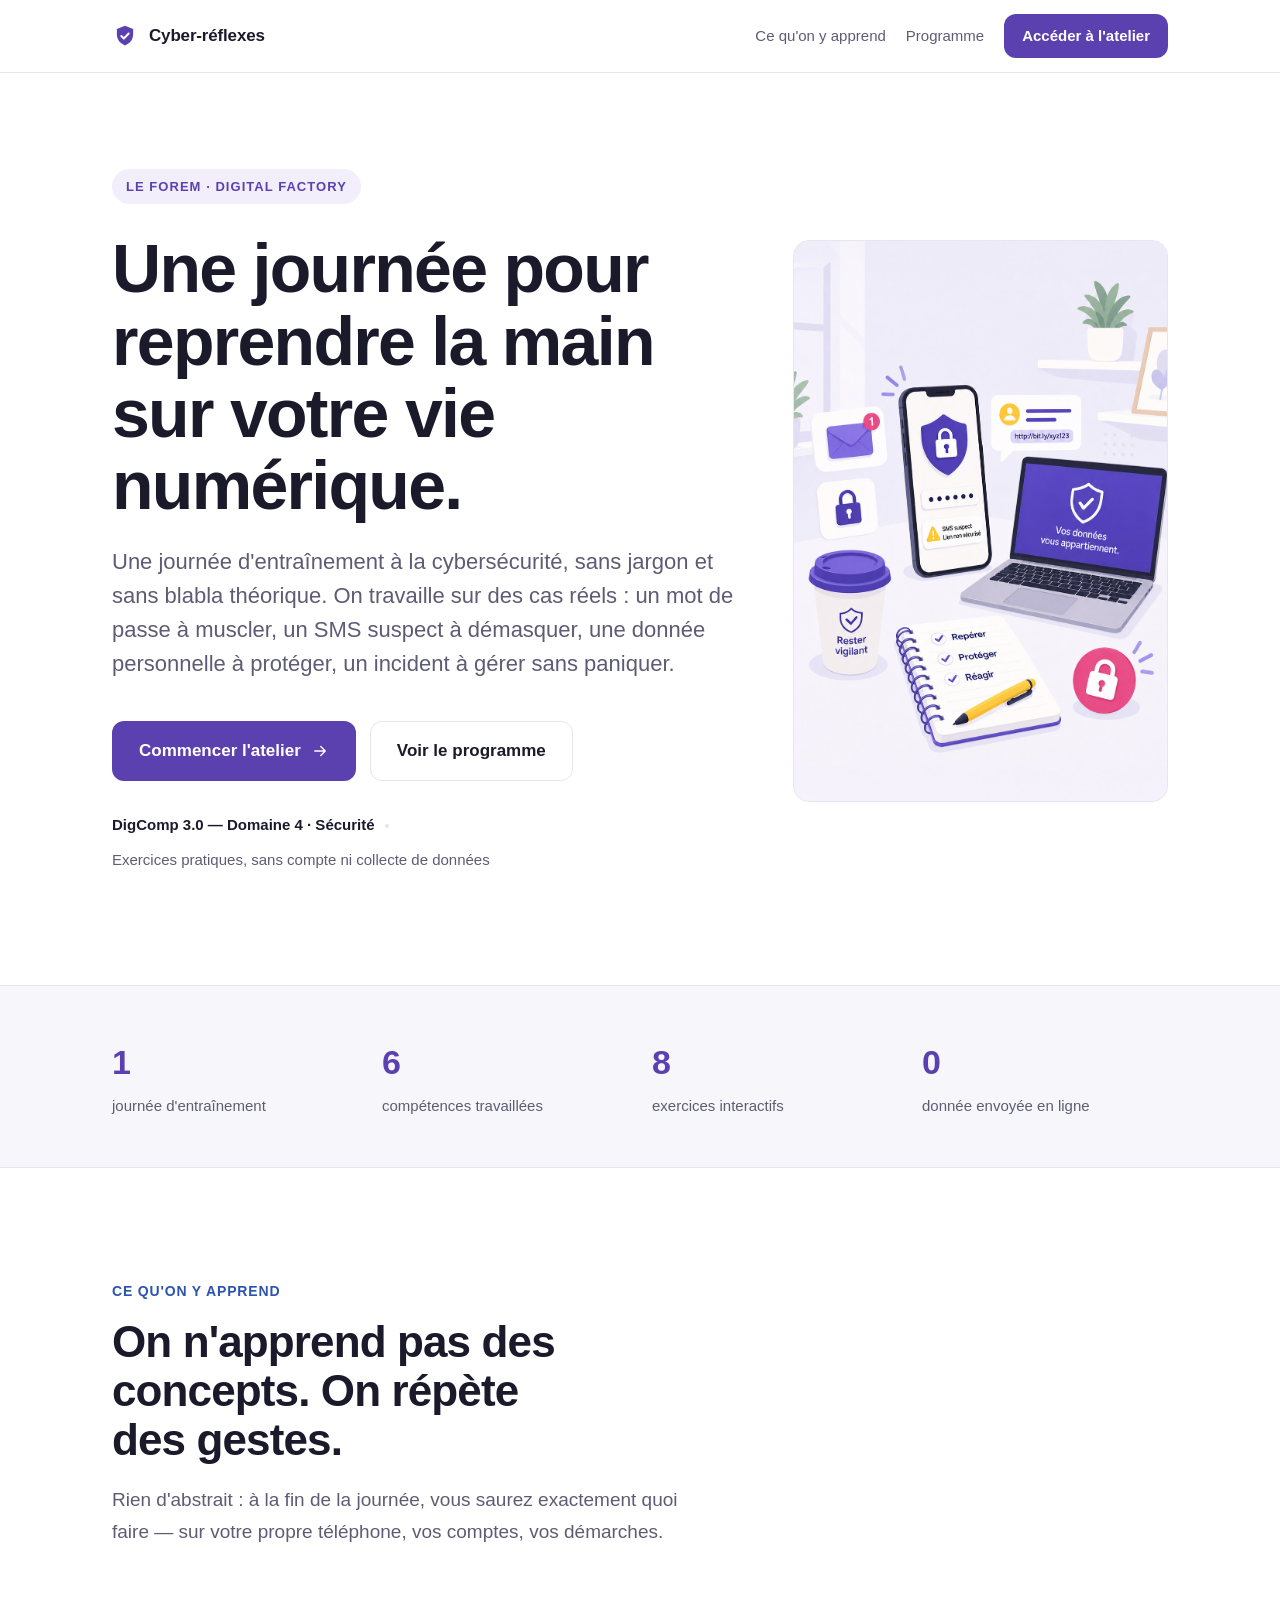
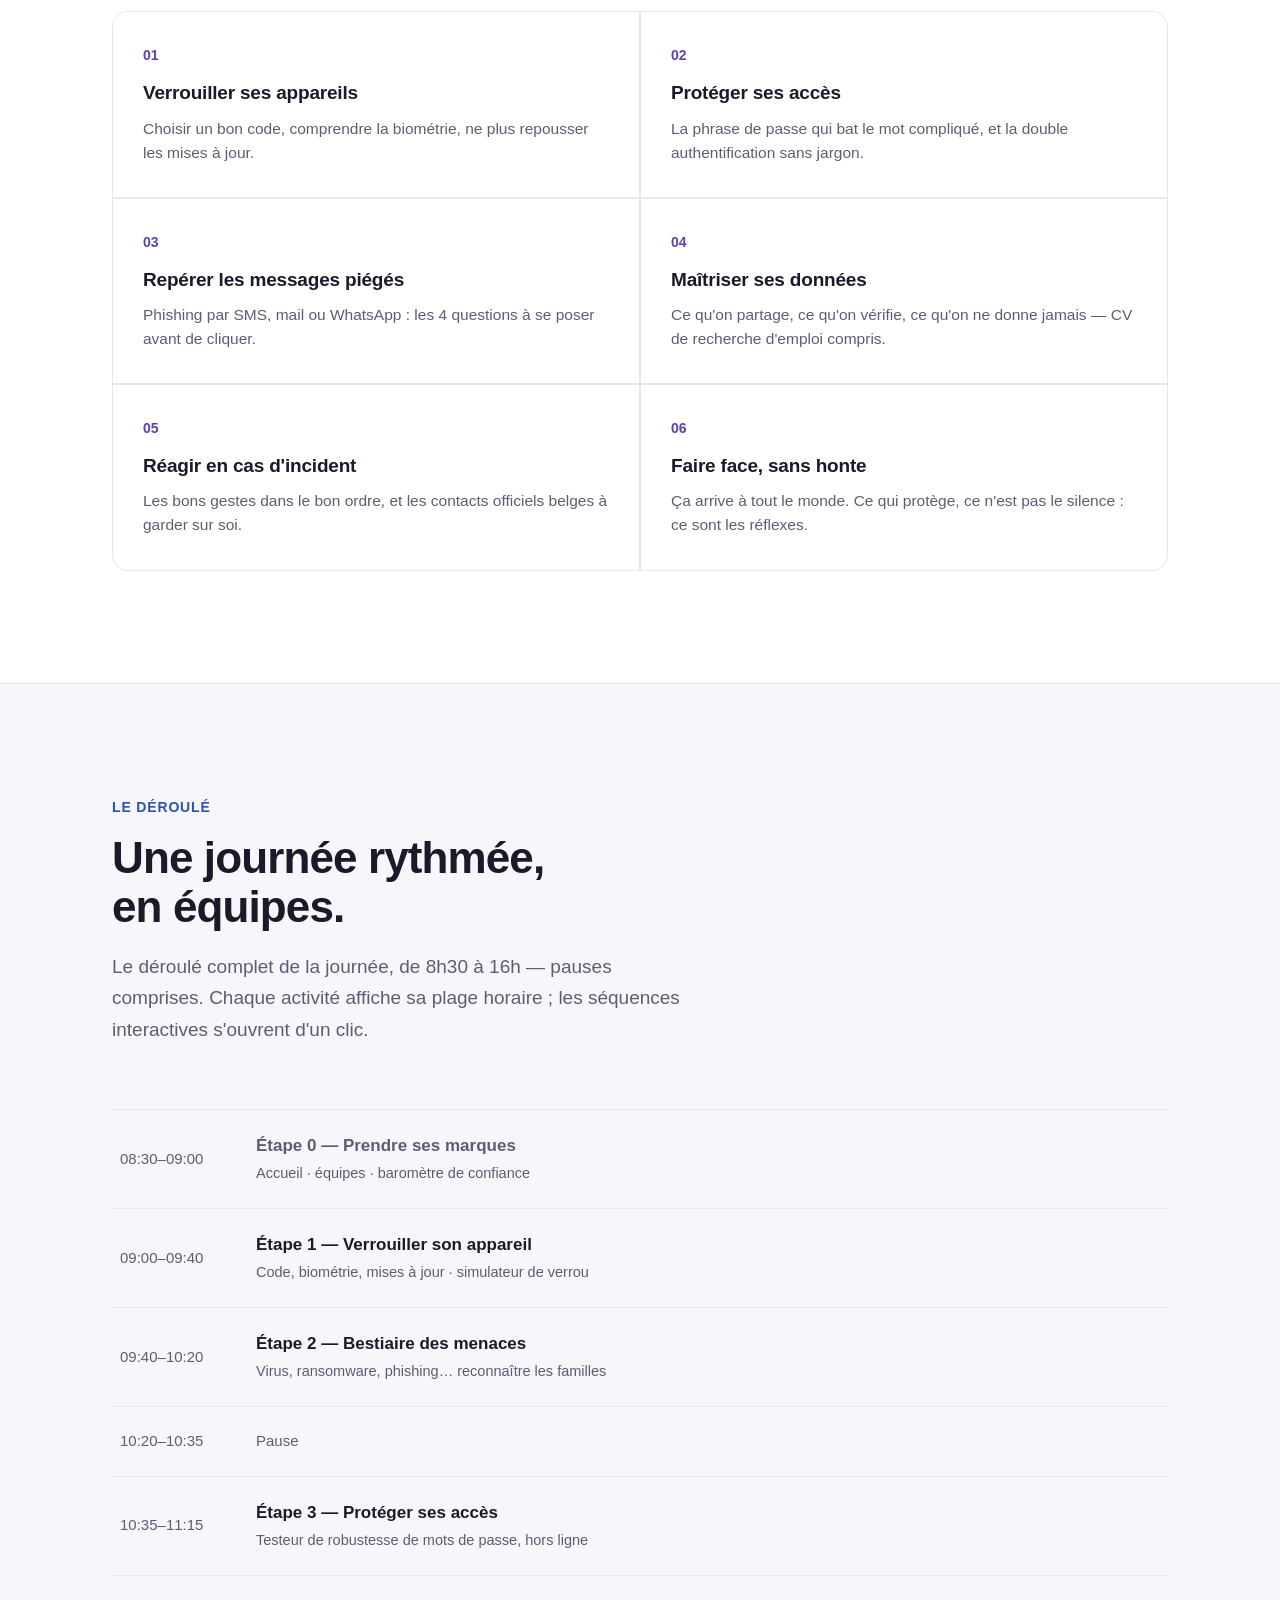
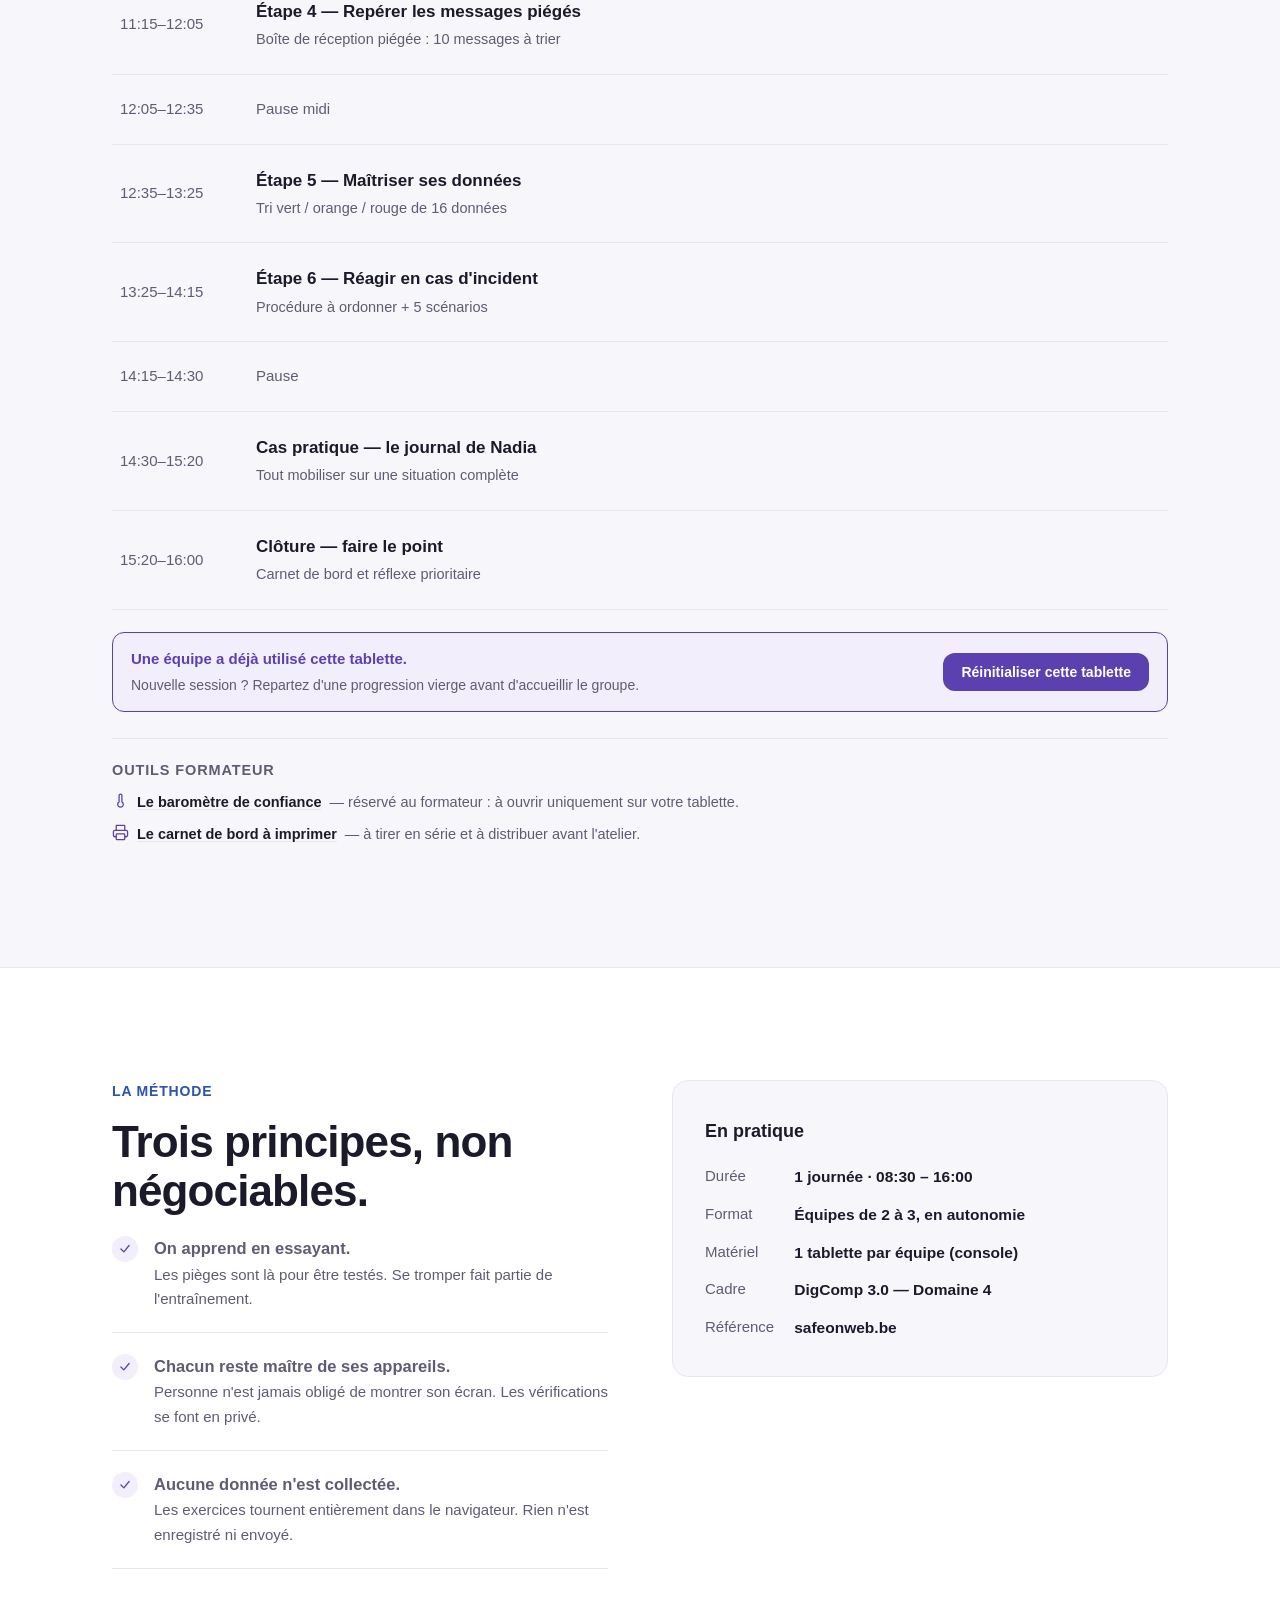
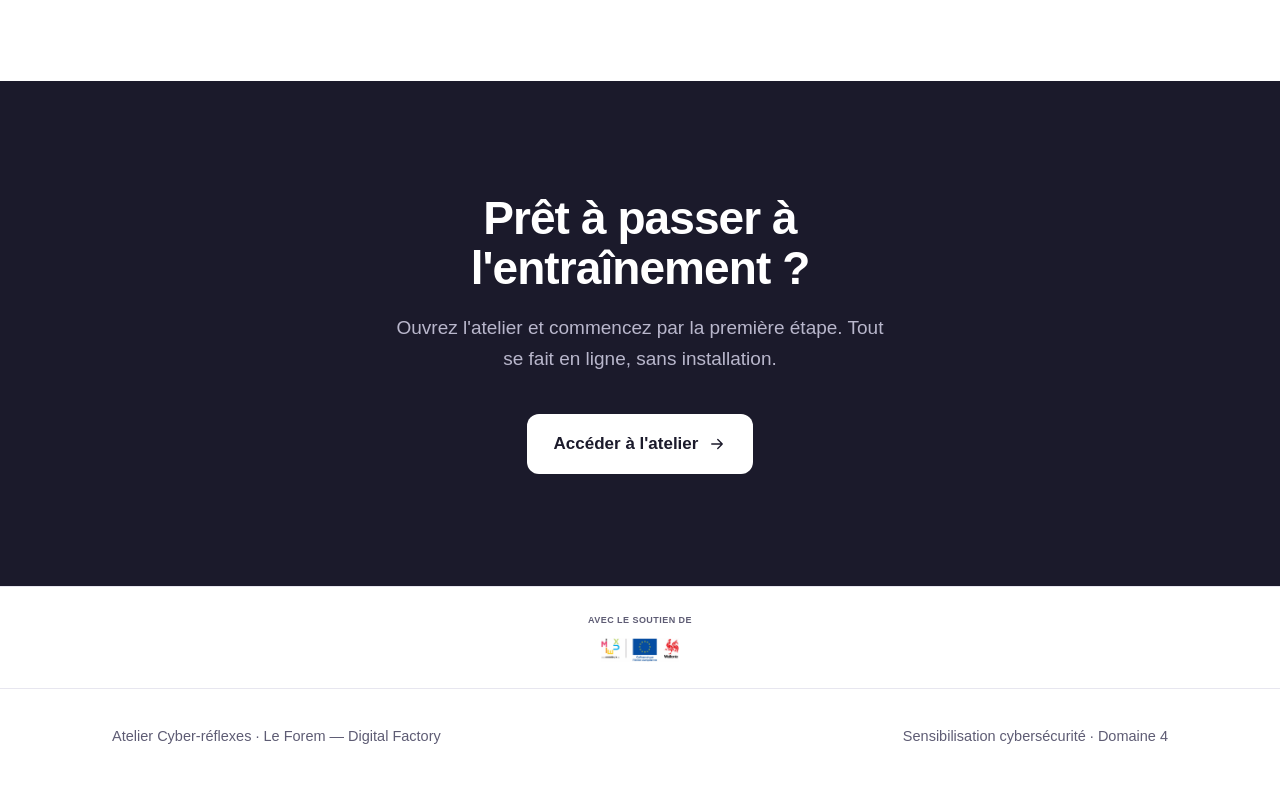
==== commit 1d0f7750: "Landing : retravailler 3 passages au ton trop marketing/formaté Édition manuelle (pas d'outil tiers)" ====
--- a/index.html
+++ b/index.html
@@ -24,7 +24,7 @@
   --r-full:999px;
 }
 *{box-sizing:border-box; -webkit-tap-highlight-color:transparent}
-html{scroll-behavior:smooth}
+html{scroll-behavior:smooth; touch-action:manipulation}
 body{
   margin:0; background:var(--paper); color:var(--ink);
   font:17px/1.65 -apple-system,BlinkMacSystemFont,"Segoe UI",Roboto,"Helvetica Neue",Arial,sans-serif;
@@ -218,9 +218,9 @@
       onerror="this.style.display='none';document.getElementById('eyebrowTxt').style.display='inline-block'">
     <span class="eyebrow" id="eyebrowTxt" style="display:none">Le Forem · Digital Factory</span>
     <h1>Une journée pour reprendre la main sur votre vie numérique.</h1>
-    <p class="lead">Une journée d'entraînement à la cybersécurité, concrète et sans jargon.
-      Pas de théorie abstraite : vous vous entraînez sur des cas réels — mots de passe, arnaques par SMS,
-      données personnelles, réaction en cas d'incident.</p>
+    <p class="lead">Une journée d'entraînement à la cybersécurité, sans jargon et sans blabla théorique.
+      On travaille sur des cas réels : un mot de passe à muscler, un SMS suspect à démasquer,
+      une donnée personnelle à protéger, un incident à gérer sans paniquer.</p>
     <div class="hero-actions">
       <a class="btn btn-primary" href="etape1.html">
         Commencer l'atelier
@@ -262,9 +262,9 @@
 <section class="bloc" id="acquis">
   <div class="wrap">
     <p class="kicker">Ce qu'on y apprend</p>
-    <h2>Des réflexes concrets, pas des concepts.</h2>
-    <p class="intro">À la fin de la journée, vous repartez avec des gestes précis
-      à appliquer — sur votre propre téléphone, vos comptes, vos démarches.</p>
+    <h2>On n'apprend pas des concepts. On répète des gestes.</h2>
+    <p class="intro">Rien d'abstrait : à la fin de la journée, vous saurez exactement quoi faire —
+      sur votre propre téléphone, vos comptes, vos démarches.</p>
 
     <div class="acquis">
       <div class="item">
@@ -341,7 +341,7 @@
   <div class="wrap split">
     <div>
       <p class="kicker">La méthode</p>
-      <h2>Trois principes qui font la différence.</h2>
+      <h2>Trois principes, non négociables.</h2>
       <ul class="piliers">
         <li>
           <span class="chk"><svg width="14" height="14" viewBox="0 0 24 24" fill="none" aria-hidden="true"><path d="m5 12 5 5 9-11" stroke="currentColor" stroke-width="2.2" stroke-linecap="round" stroke-linejoin="round"/></svg></span>
